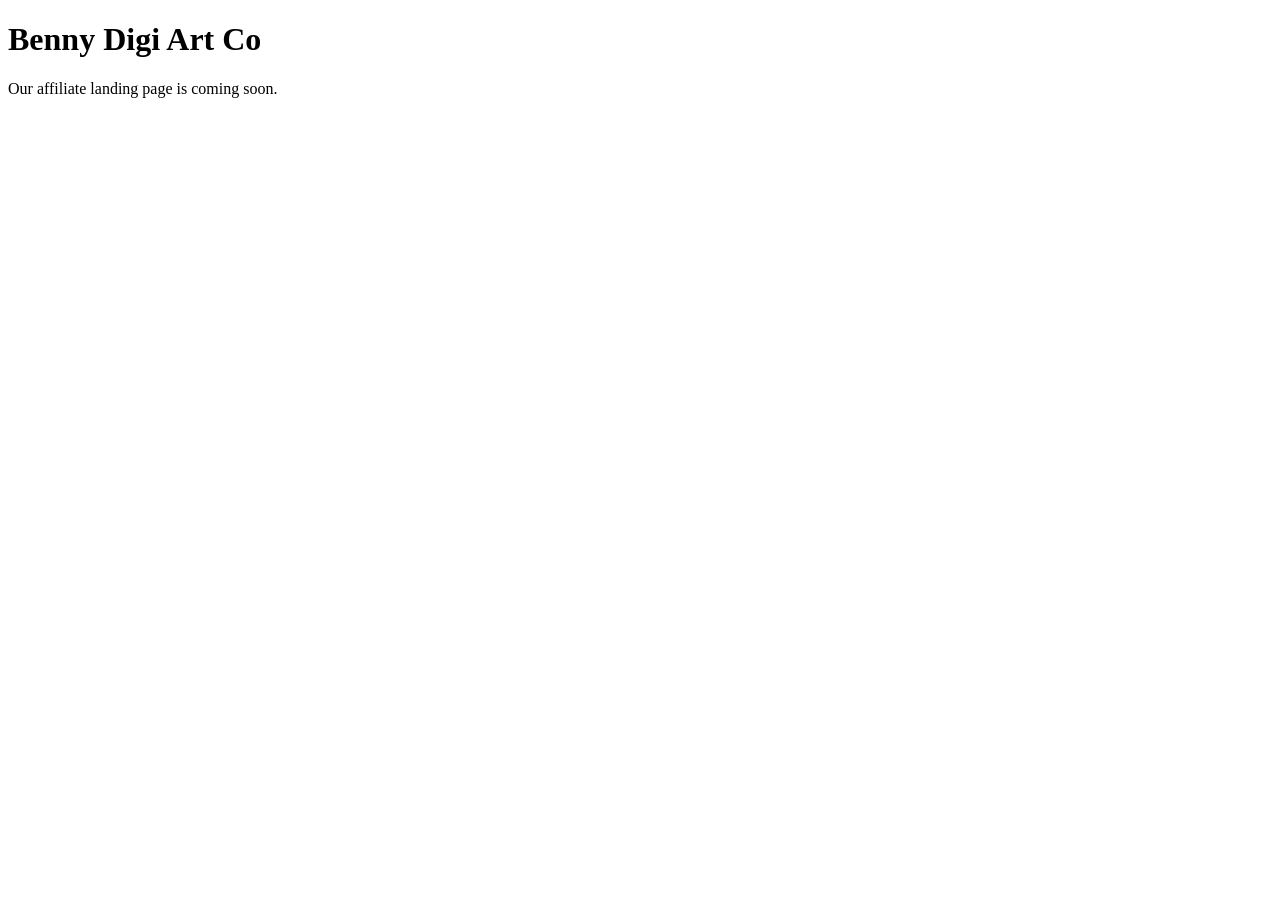
==== index.html @ 6d01eacc "Update index.html" ====
<!doctype html>
<html lang="en">
<head>
  <meta charset="UTF-8">
  <meta name="viewport" content="width=device-width, initial-scale=1">
  <meta name="p:domain_verify" content="a1b39038a0efb12ae10e9c956cc84de2"/>
  <title>Benny Digi Art Co</title>
</head>
<body>
  <h1>Benny Digi Art Co</h1>
  <p>Our affiliate landing page is coming soon.</p>
</body>
</html>
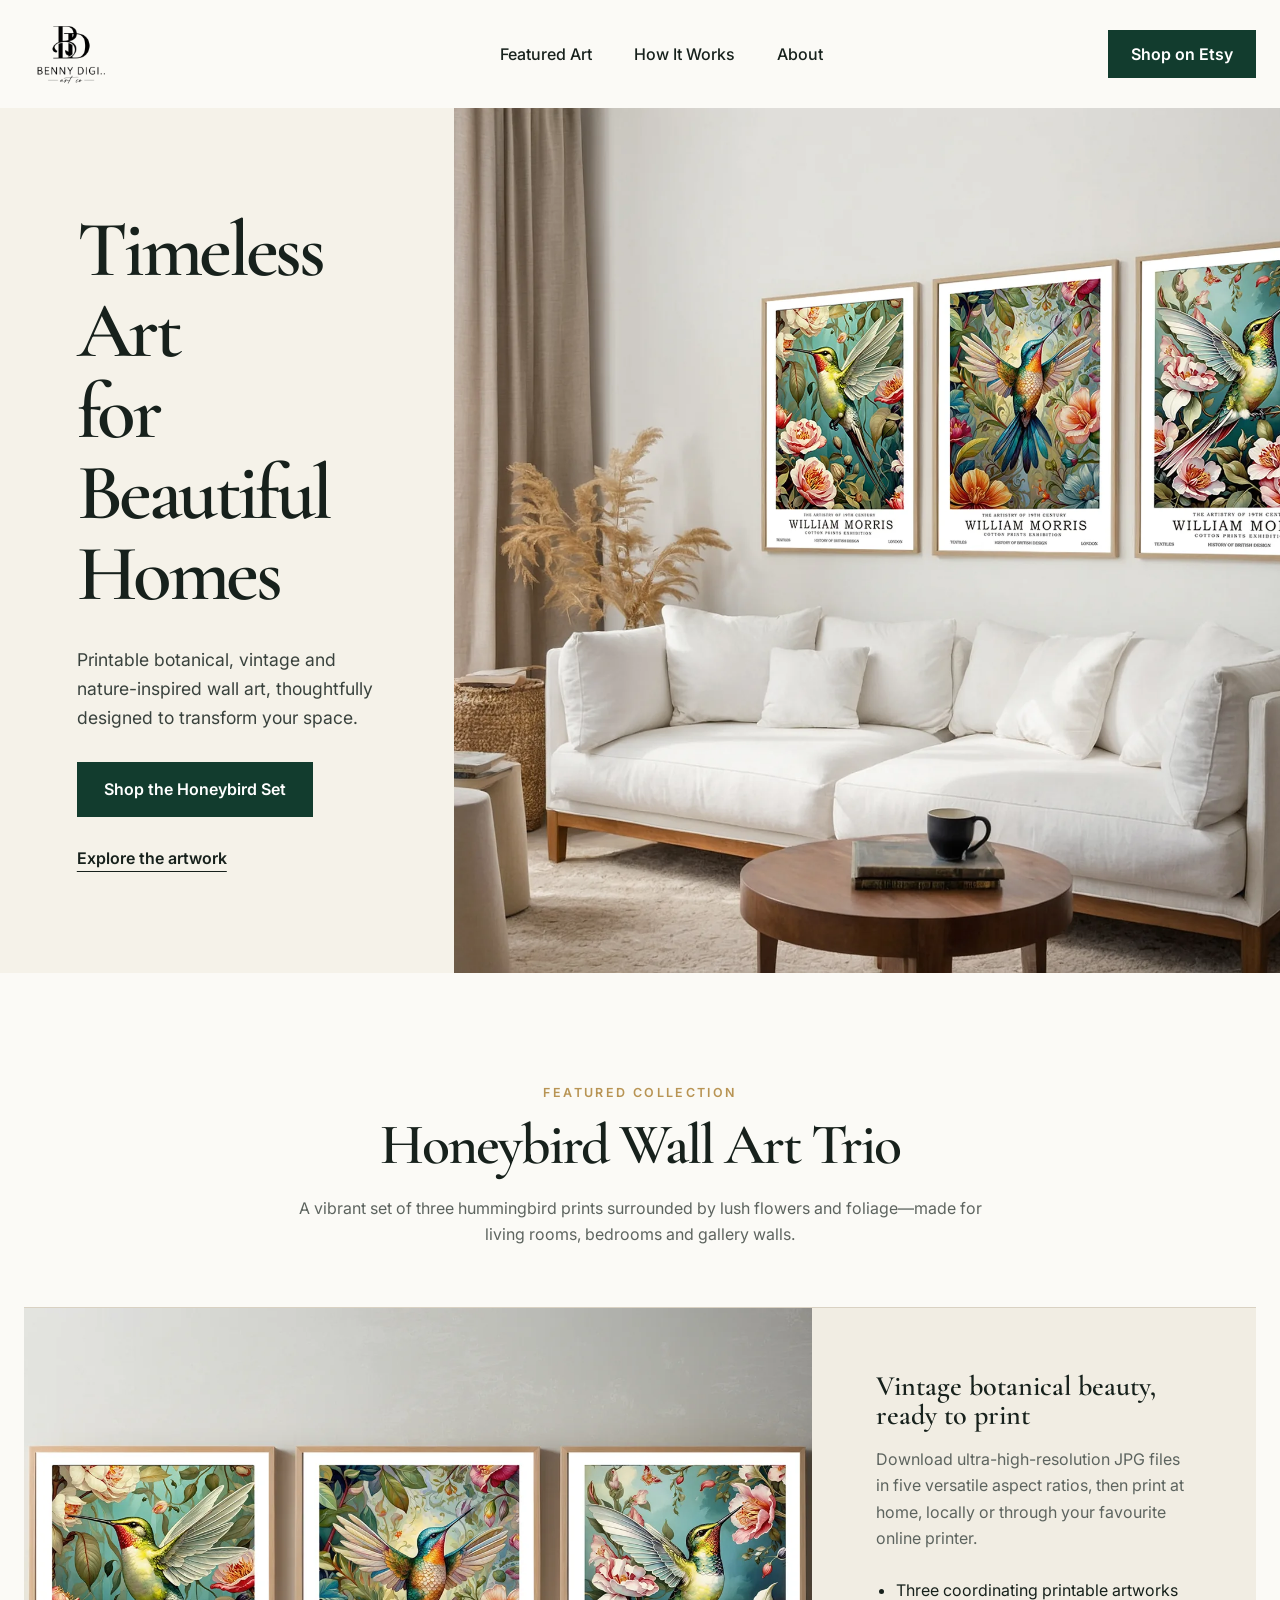
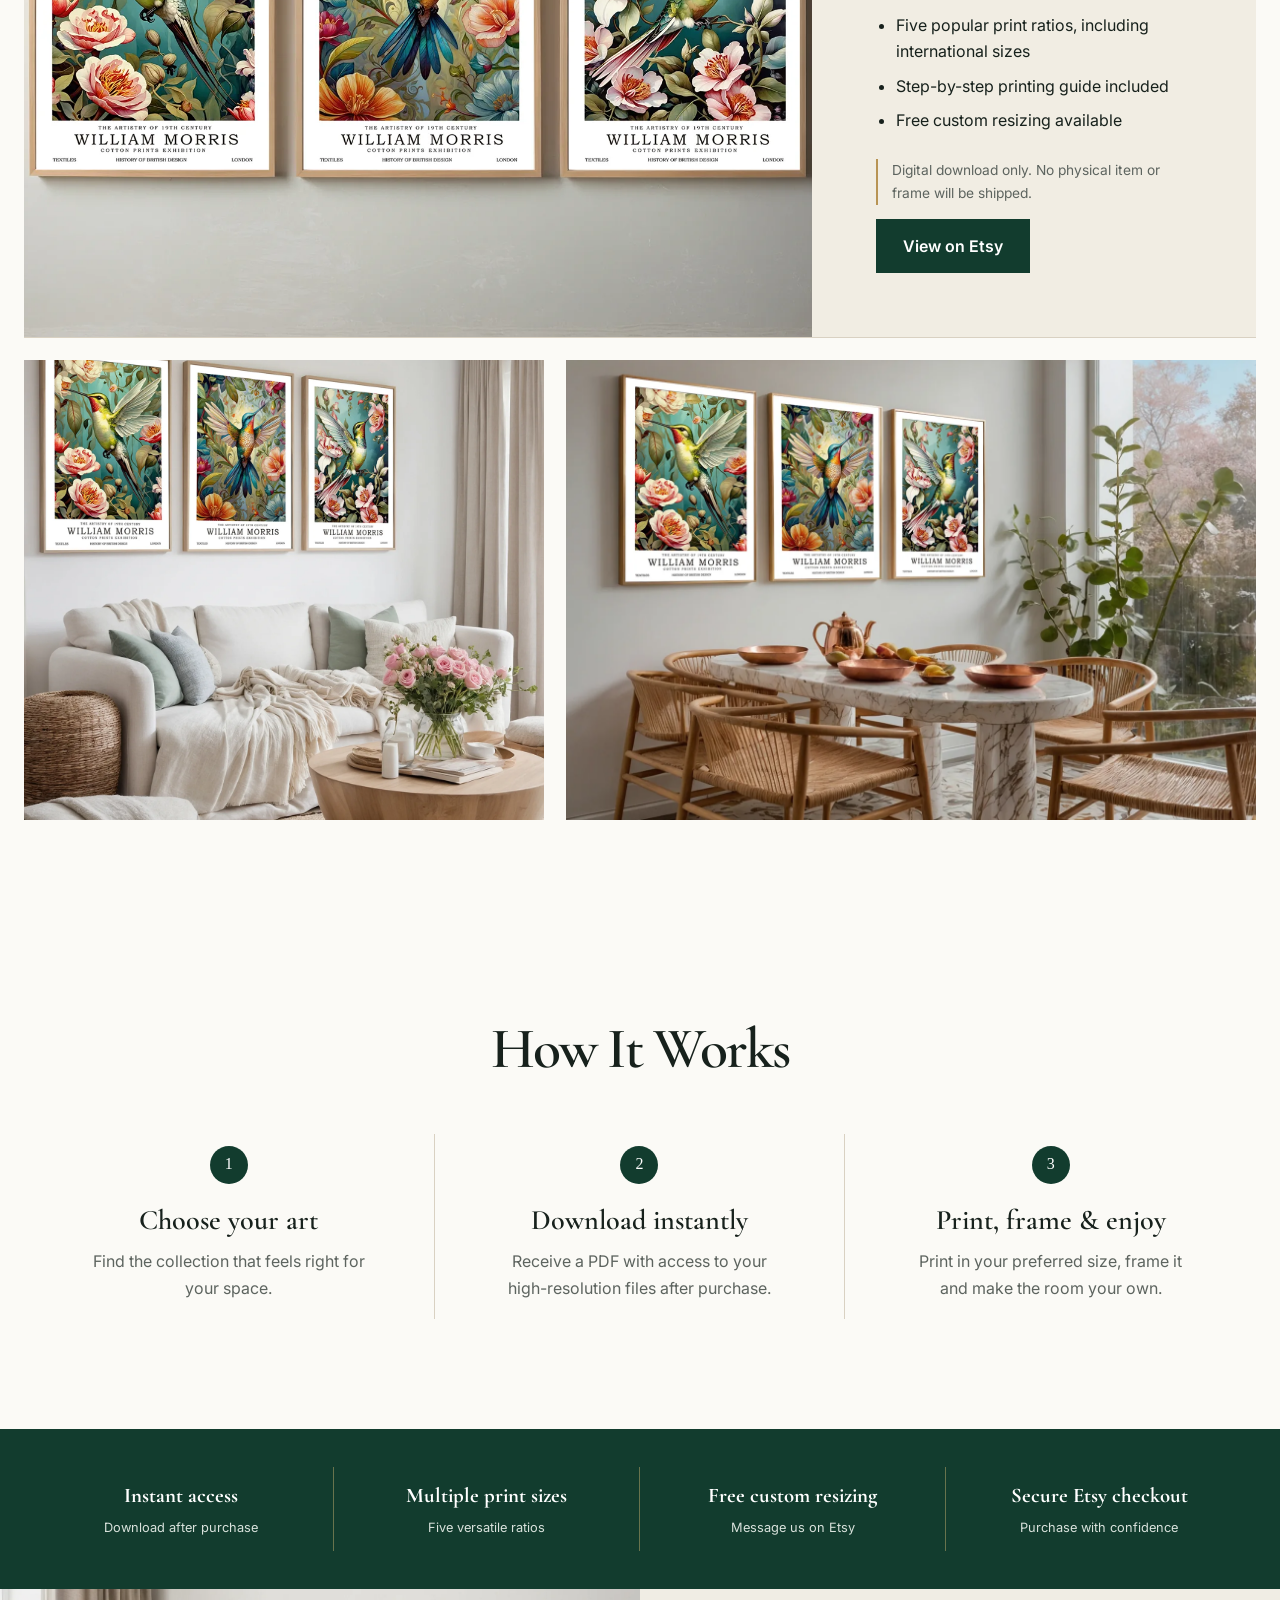
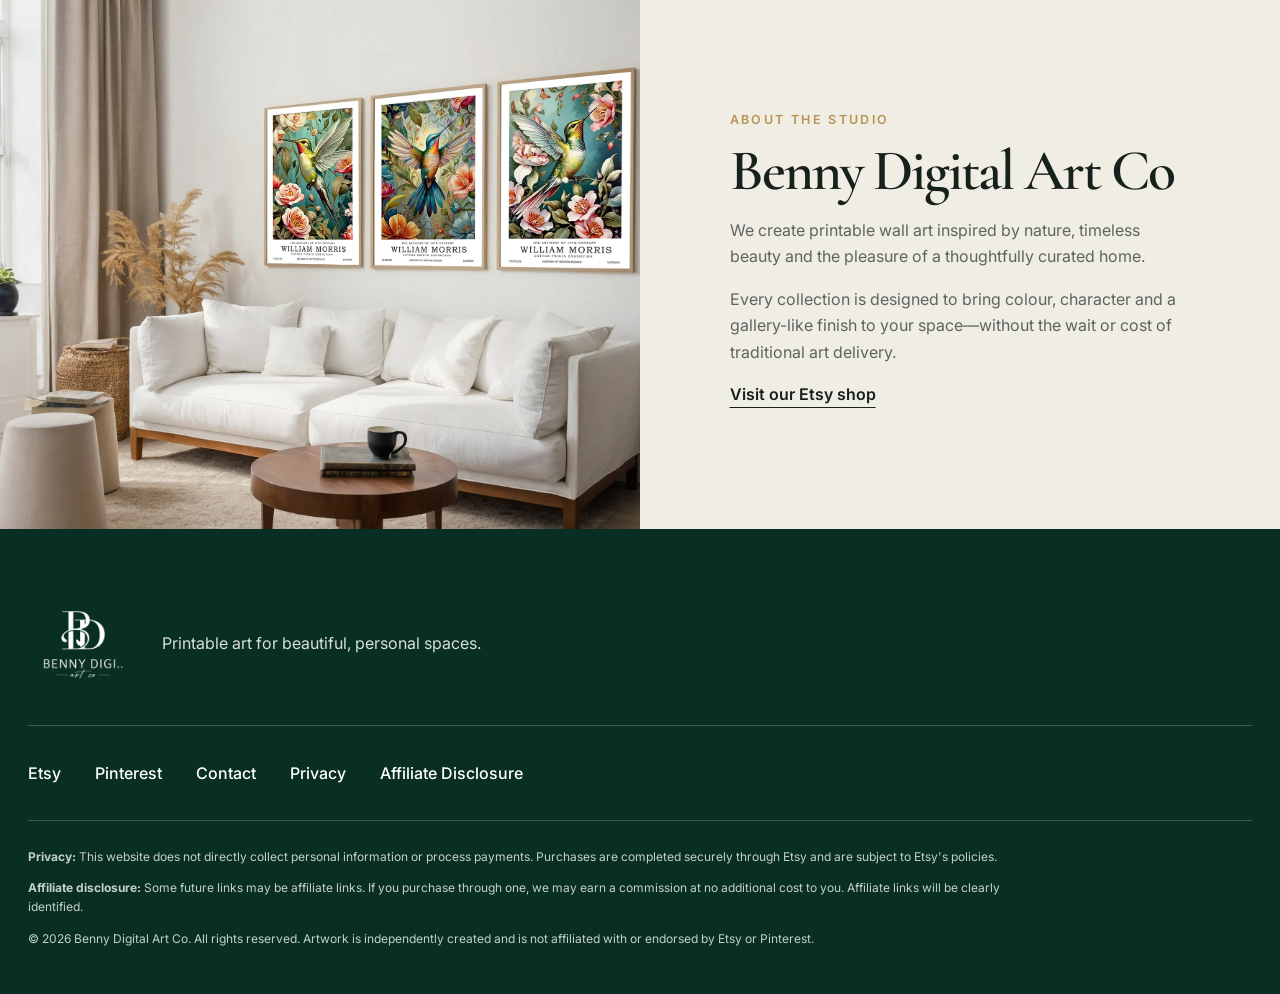
==== commit bedc28f9: "Build Benny Digital Art landing page" ====
--- a/index.html
+++ b/index.html
@@ -3,11 +3,143 @@
 <head>
   <meta charset="UTF-8">
   <meta name="viewport" content="width=device-width, initial-scale=1">
-  <meta name="p:domain_verify" content="a1b39038a0efb12ae10e9c956cc84de2"/>
-  <title>Benny Digi Art Co</title>
+  <meta name="p:domain_verify" content="a1b39038a0efb12ae10e9c956cc84de2">
+  <meta name="description" content="Discover timeless printable botanical wall art from Benny Digital Art Co. Shop the Honeybird triptych and download instantly through Etsy.">
+  <meta property="og:title" content="Benny Digital Art Co | Timeless Printable Wall Art">
+  <meta property="og:description" content="Botanical, vintage-inspired printable art designed to transform your space.">
+  <meta property="og:image" content="https://bennydigiartco-landing.pages.dev/assets/hero-honeybird.webp">
+  <meta property="og:type" content="website">
+  <meta property="og:url" content="https://bennydigiartco-landing.pages.dev">
+  <title>Benny Digital Art Co | Printable Wall Art</title>
+  <link rel="preconnect" href="https://fonts.googleapis.com">
+  <link rel="preconnect" href="https://fonts.gstatic.com" crossorigin>
+  <link href="https://fonts.googleapis.com/css2?family=Cormorant+Garamond:wght@500;600&family=Inter:wght@400;500;600&display=swap" rel="stylesheet">
+  <link rel="stylesheet" href="styles.css">
 </head>
 <body>
-  <h1>Benny Digi Art Co</h1>
-  <p>Our affiliate landing page is coming soon.</p>
+  <header class="site-header">
+    <a class="brand" href="#top" aria-label="Benny Digital Art Co home">
+      <img src="assets/benny-logo.png" alt="Benny Digital Art Co">
+    </a>
+    <nav aria-label="Main navigation">
+      <a href="#featured">Featured Art</a>
+      <a href="#how-it-works">How It Works</a>
+      <a href="#about">About</a>
+    </nav>
+    <a class="button button-small" href="https://www.etsy.com/shop/BennyDigiArtCo?ref=seller-platform-mcnav" target="_blank" rel="noopener noreferrer">Shop on Etsy</a>
+  </header>
+
+  <main id="top">
+    <section class="hero">
+      <div class="hero-copy">
+        <h1>Timeless Art<br>for Beautiful Homes</h1>
+        <p>Printable botanical, vintage and nature-inspired wall art, thoughtfully designed to transform your space.</p>
+        <div class="hero-actions">
+          <a class="button" href="https://www.etsy.com/au/listing/1757302628/vintage-william-morris-wall-art-trio" target="_blank" rel="noopener noreferrer">Shop the Honeybird Set</a>
+          <a class="text-link" href="#featured">Explore the artwork</a>
+        </div>
+      </div>
+      <figure class="hero-image">
+        <img src="assets/hero-honeybird.webp" alt="Honeybird printable wall art trio displayed above a bright living room sofa" width="1800" height="1273">
+      </figure>
+    </section>
+
+    <section class="featured section" id="featured">
+      <div class="section-heading">
+        <p class="section-label">Featured collection</p>
+        <h2>Honeybird Wall Art Trio</h2>
+        <p>A vibrant set of three hummingbird prints surrounded by lush flowers and foliage—made for living rooms, bedrooms and gallery walls.</p>
+      </div>
+
+      <div class="product-showcase">
+        <div class="product-main">
+          <img src="assets/honeybird-trio.webp" alt="Front view of three framed Honeybird botanical prints" width="1400" height="1050">
+        </div>
+        <div class="product-details">
+          <h3>Vintage botanical beauty, ready to print</h3>
+          <p>Download ultra-high-resolution JPG files in five versatile aspect ratios, then print at home, locally or through your favourite online printer.</p>
+          <ul>
+            <li>Three coordinating printable artworks</li>
+            <li>Five popular print ratios, including international sizes</li>
+            <li>Step-by-step printing guide included</li>
+            <li>Free custom resizing available</li>
+          </ul>
+          <p class="digital-note">Digital download only. No physical item or frame will be shipped.</p>
+          <a class="button" href="https://www.etsy.com/au/listing/1757302628/vintage-william-morris-wall-art-trio" target="_blank" rel="noopener noreferrer">View on Etsy</a>
+        </div>
+      </div>
+
+      <div class="lifestyle-gallery" aria-label="Honeybird art in styled rooms">
+        <figure>
+          <img src="assets/living-room-honeybird.webp" alt="Honeybird wall art trio in a soft neutral living room" width="1050" height="1400">
+        </figure>
+        <figure>
+          <img src="assets/dining-room-honeybird.webp" alt="Honeybird wall art trio in a bright dining room" width="1400" height="1050">
+        </figure>
+      </div>
+    </section>
+
+    <section class="how section" id="how-it-works">
+      <div class="section-heading compact">
+        <h2>How It Works</h2>
+      </div>
+      <ol class="steps">
+        <li>
+          <span>1</span>
+          <h3>Choose your art</h3>
+          <p>Find the collection that feels right for your space.</p>
+        </li>
+        <li>
+          <span>2</span>
+          <h3>Download instantly</h3>
+          <p>Receive a PDF with access to your high-resolution files after purchase.</p>
+        </li>
+        <li>
+          <span>3</span>
+          <h3>Print, frame &amp; enjoy</h3>
+          <p>Print in your preferred size, frame it and make the room your own.</p>
+        </li>
+      </ol>
+    </section>
+
+    <section class="trust" aria-label="Shopping benefits">
+      <div><strong>Instant access</strong><span>Download after purchase</span></div>
+      <div><strong>Multiple print sizes</strong><span>Five versatile ratios</span></div>
+      <div><strong>Free custom resizing</strong><span>Message us on Etsy</span></div>
+      <div><strong>Secure Etsy checkout</strong><span>Purchase with confidence</span></div>
+    </section>
+
+    <section class="about section" id="about">
+      <div class="about-image">
+        <img src="assets/hero-honeybird.webp" alt="Benny Digital Art Co botanical triptych in a home interior" width="1800" height="1273">
+      </div>
+      <div class="about-copy">
+        <p class="section-label">About the studio</p>
+        <h2>Benny Digital Art Co</h2>
+        <p>We create printable wall art inspired by nature, timeless beauty and the pleasure of a thoughtfully curated home.</p>
+        <p>Every collection is designed to bring colour, character and a gallery-like finish to your space—without the wait or cost of traditional art delivery.</p>
+        <a class="text-link" href="https://www.etsy.com/shop/BennyDigiArtCo?ref=seller-platform-mcnav" target="_blank" rel="noopener noreferrer">Visit our Etsy shop</a>
+      </div>
+    </section>
+  </main>
+
+  <footer>
+    <div class="footer-brand">
+      <img src="assets/benny-logo.png" alt="Benny Digital Art Co">
+      <p>Printable art for beautiful, personal spaces.</p>
+    </div>
+    <div class="footer-links">
+      <a href="https://www.etsy.com/shop/BennyDigiArtCo?ref=seller-platform-mcnav" target="_blank" rel="noopener noreferrer">Etsy</a>
+      <a href="https://www.pinterest.com/fanantiro/" target="_blank" rel="noopener noreferrer">Pinterest</a>
+      <a href="mailto:fanantiro2017@gmail.com">Contact</a>
+      <a href="#privacy">Privacy</a>
+      <a href="#disclosure">Affiliate Disclosure</a>
+    </div>
+    <div class="legal" id="privacy">
+      <p><strong>Privacy:</strong> This website does not directly collect personal information or process payments. Purchases are completed securely through Etsy and are subject to Etsy's policies.</p>
+      <p id="disclosure"><strong>Affiliate disclosure:</strong> Some future links may be affiliate links. If you purchase through one, we may earn a commission at no additional cost to you. Affiliate links will be clearly identified.</p>
+      <p>© 2026 Benny Digital Art Co. All rights reserved. Artwork is independently created and is not affiliated with or endorsed by Etsy or Pinterest.</p>
+    </div>
+  </footer>
 </body>
 </html>
--- a/styles.css
+++ b/styles.css
@@ -0,0 +1,197 @@
+:root {
+  --paper: #fbfaf6;
+  --paper-deep: #f1ede3;
+  --ink: #17211c;
+  --muted: #5d645f;
+  --green: #123c2e;
+  --green-light: #1f5744;
+  --gold: #b89454;
+  --line: #d9d1c2;
+  --max: 1240px;
+}
+
+* { box-sizing: border-box; }
+
+html { scroll-behavior: smooth; }
+
+body {
+  margin: 0;
+  background: var(--paper);
+  color: var(--ink);
+  font-family: "Inter", Arial, sans-serif;
+  font-size: 16px;
+  line-height: 1.65;
+}
+
+img { display: block; width: 100%; }
+
+a { color: inherit; }
+
+h1, h2, h3 {
+  margin: 0;
+  font-family: "Cormorant Garamond", Georgia, serif;
+  font-weight: 600;
+  line-height: 1.02;
+}
+
+h1 { font-size: clamp(3.5rem, 6.2vw, 6.8rem); letter-spacing: -0.045em; }
+h2 { font-size: clamp(2.7rem, 4.5vw, 4.6rem); letter-spacing: -0.035em; }
+h3 { font-size: clamp(1.55rem, 2.2vw, 2rem); }
+
+.site-header {
+  width: min(var(--max), calc(100% - 48px));
+  min-height: 108px;
+  margin: 0 auto;
+  display: grid;
+  grid-template-columns: 190px 1fr auto;
+  align-items: center;
+  gap: 36px;
+}
+
+.brand { width: 138px; }
+.brand img { max-height: 94px; object-fit: contain; object-position: left center; }
+
+nav { display: flex; justify-content: center; gap: 42px; }
+nav a, .footer-links a { text-decoration: none; font-weight: 500; }
+nav a:hover, .footer-links a:hover { text-decoration: underline; text-underline-offset: 5px; }
+
+.button {
+  display: inline-flex;
+  min-height: 52px;
+  align-items: center;
+  justify-content: center;
+  padding: 13px 26px;
+  background: var(--green);
+  color: #fff;
+  border: 1px solid var(--green);
+  text-decoration: none;
+  font-weight: 600;
+  transition: background .2s ease, transform .2s ease;
+}
+
+.button:hover { background: var(--green-light); transform: translateY(-2px); }
+.button:focus-visible, a:focus-visible { outline: 3px solid var(--gold); outline-offset: 3px; }
+.button-small { min-height: 46px; padding: 10px 22px; }
+
+.hero {
+  min-height: 680px;
+  display: grid;
+  grid-template-columns: minmax(360px, .78fr) 1.42fr;
+  background: #f5f2e9;
+}
+
+.hero-copy {
+  padding: clamp(70px, 8vw, 130px) clamp(34px, 6vw, 100px);
+  align-self: center;
+  position: relative;
+  z-index: 1;
+}
+
+.hero-copy p { max-width: 510px; margin: 30px 0; color: #39423d; font-size: 1.1rem; }
+.hero-actions { display: flex; align-items: center; gap: 28px; flex-wrap: wrap; }
+.text-link { font-weight: 600; text-underline-offset: 7px; text-decoration-thickness: 1px; }
+
+.hero-image { margin: 0; min-height: 680px; overflow: hidden; }
+.hero-image img { height: 100%; object-fit: cover; object-position: 56% center; }
+
+.section { width: min(var(--max), calc(100% - 48px)); margin: 0 auto; padding: 110px 0; }
+.section-heading { max-width: 780px; margin: 0 auto 60px; text-align: center; }
+.section-heading p:not(.section-label) { margin: 20px auto 0; max-width: 690px; color: var(--muted); }
+.section-label { margin: 0 0 12px; color: var(--gold); font-size: .78rem; font-weight: 600; letter-spacing: .19em; text-transform: uppercase; }
+.section-heading.compact { margin-bottom: 55px; }
+
+.product-showcase {
+  display: grid;
+  grid-template-columns: 1.28fr .72fr;
+  align-items: stretch;
+  border-top: 1px solid var(--line);
+  border-bottom: 1px solid var(--line);
+}
+
+.product-main { min-height: 510px; overflow: hidden; }
+.product-main img { height: 100%; object-fit: cover; }
+.product-details { padding: clamp(42px, 5vw, 74px); background: var(--paper-deep); }
+.product-details p { color: var(--muted); }
+.product-details ul { margin: 26px 0; padding-left: 20px; }
+.product-details li { margin: 8px 0; }
+.product-details .digital-note { font-size: .86rem; border-left: 2px solid var(--gold); padding-left: 14px; }
+
+.lifestyle-gallery { display: grid; grid-template-columns: .86fr 1.14fr; gap: 22px; margin-top: 22px; }
+.lifestyle-gallery figure { margin: 0; height: 460px; overflow: hidden; }
+.lifestyle-gallery img { height: 100%; object-fit: cover; }
+
+.how { padding-top: 90px; }
+.steps { margin: 0; padding: 0; list-style: none; display: grid; grid-template-columns: repeat(3, 1fr); }
+.steps li { padding: 12px 52px 18px; text-align: center; border-right: 1px solid var(--line); }
+.steps li:last-child { border-right: 0; }
+.steps span { display: inline-grid; place-items: center; width: 38px; height: 38px; margin-bottom: 22px; border-radius: 50%; background: var(--green); color: white; font-family: Georgia, serif; }
+.steps p { margin: 14px auto 0; color: var(--muted); max-width: 290px; }
+
+.trust { display: grid; grid-template-columns: repeat(4, 1fr); background: var(--green); color: white; padding: 38px max(28px, calc((100% - var(--max))/2)); }
+.trust div { padding: 12px 30px; text-align: center; border-right: 1px solid rgba(211,181,115,.45); }
+.trust div:last-child { border-right: 0; }
+.trust strong, .trust span { display: block; }
+.trust strong { font-family: "Cormorant Garamond", Georgia, serif; font-size: 1.3rem; }
+.trust span { margin-top: 4px; color: #d9e2dc; font-size: .8rem; }
+
+.about { width: 100%; padding: 0; display: grid; grid-template-columns: 1fr 1fr; background: #f0ede4; }
+.about-image { min-height: 540px; overflow: hidden; }
+.about-image img { height: 100%; object-fit: cover; object-position: 25% center; }
+.about-copy { align-self: center; max-width: 630px; padding: 85px clamp(42px, 7vw, 110px); }
+.about-copy p:not(.section-label) { color: var(--muted); }
+
+footer { padding: 60px max(28px, calc((100% - var(--max))/2)) 34px; background: #092f24; color: white; }
+.footer-brand { display: flex; align-items: center; gap: 24px; }
+.footer-brand img { width: 110px; filter: invert(1); }
+.footer-brand p { color: #d7e0da; }
+.footer-links { display: flex; flex-wrap: wrap; gap: 20px 34px; padding: 34px 0; margin: 26px 0; border-top: 1px solid rgba(255,255,255,.2); border-bottom: 1px solid rgba(255,255,255,.2); }
+.legal { color: #c3d0c8; font-size: .75rem; line-height: 1.6; }
+.legal p { max-width: 980px; }
+
+@media (max-width: 900px) {
+  .site-header { grid-template-columns: 1fr auto; min-height: 90px; }
+  nav { display: none; }
+  .hero { grid-template-columns: 1fr; }
+  .hero-copy { order: 2; padding: 58px 28px 70px; }
+  .hero-image { min-height: 54vw; max-height: 520px; }
+  .product-showcase, .about { grid-template-columns: 1fr; }
+  .product-main { min-height: 52vw; }
+  .about-image { min-height: 430px; }
+  .trust { grid-template-columns: 1fr 1fr; }
+  .trust div:nth-child(2) { border-right: 0; }
+  .trust div:nth-child(-n+2) { border-bottom: 1px solid rgba(211,181,115,.45); }
+}
+
+@media (max-width: 620px) {
+  body { font-size: 15px; }
+  .site-header { width: calc(100% - 32px); gap: 12px; }
+  .brand { width: 96px; }
+  .brand img { max-height: 70px; }
+  .button-small { min-height: 42px; padding: 8px 14px; font-size: .78rem; }
+  h1 { font-size: clamp(3.2rem, 15vw, 4.9rem); }
+  .hero { min-height: auto; }
+  .hero-image { min-height: 70vw; }
+  .hero-actions { align-items: flex-start; flex-direction: column; gap: 20px; }
+  .section { width: calc(100% - 32px); padding: 78px 0; }
+  .section-heading { margin-bottom: 42px; }
+  .product-main { min-height: 68vw; }
+  .product-details { padding: 38px 24px 44px; }
+  .lifestyle-gallery { grid-template-columns: 1fr; }
+  .lifestyle-gallery figure { height: 82vw; max-height: 520px; }
+  .lifestyle-gallery figure:last-child { height: 70vw; }
+  .steps { grid-template-columns: 1fr; }
+  .steps li { border-right: 0; border-bottom: 1px solid var(--line); padding: 34px 20px; }
+  .steps li:last-child { border-bottom: 0; }
+  .trust { grid-template-columns: 1fr; padding: 22px 24px; }
+  .trust div { border-right: 0; border-bottom: 1px solid rgba(211,181,115,.45); padding: 20px 8px; }
+  .trust div:nth-child(2) { border-bottom: 1px solid rgba(211,181,115,.45); }
+  .trust div:last-child { border-bottom: 0; }
+  .about-image { min-height: 72vw; }
+  .about-copy { padding: 58px 26px 68px; }
+  .footer-brand { align-items: flex-start; flex-direction: column; }
+}
+
+@media (prefers-reduced-motion: reduce) {
+  html { scroll-behavior: auto; }
+  *, *::before, *::after { transition-duration: .01ms !important; }
+}
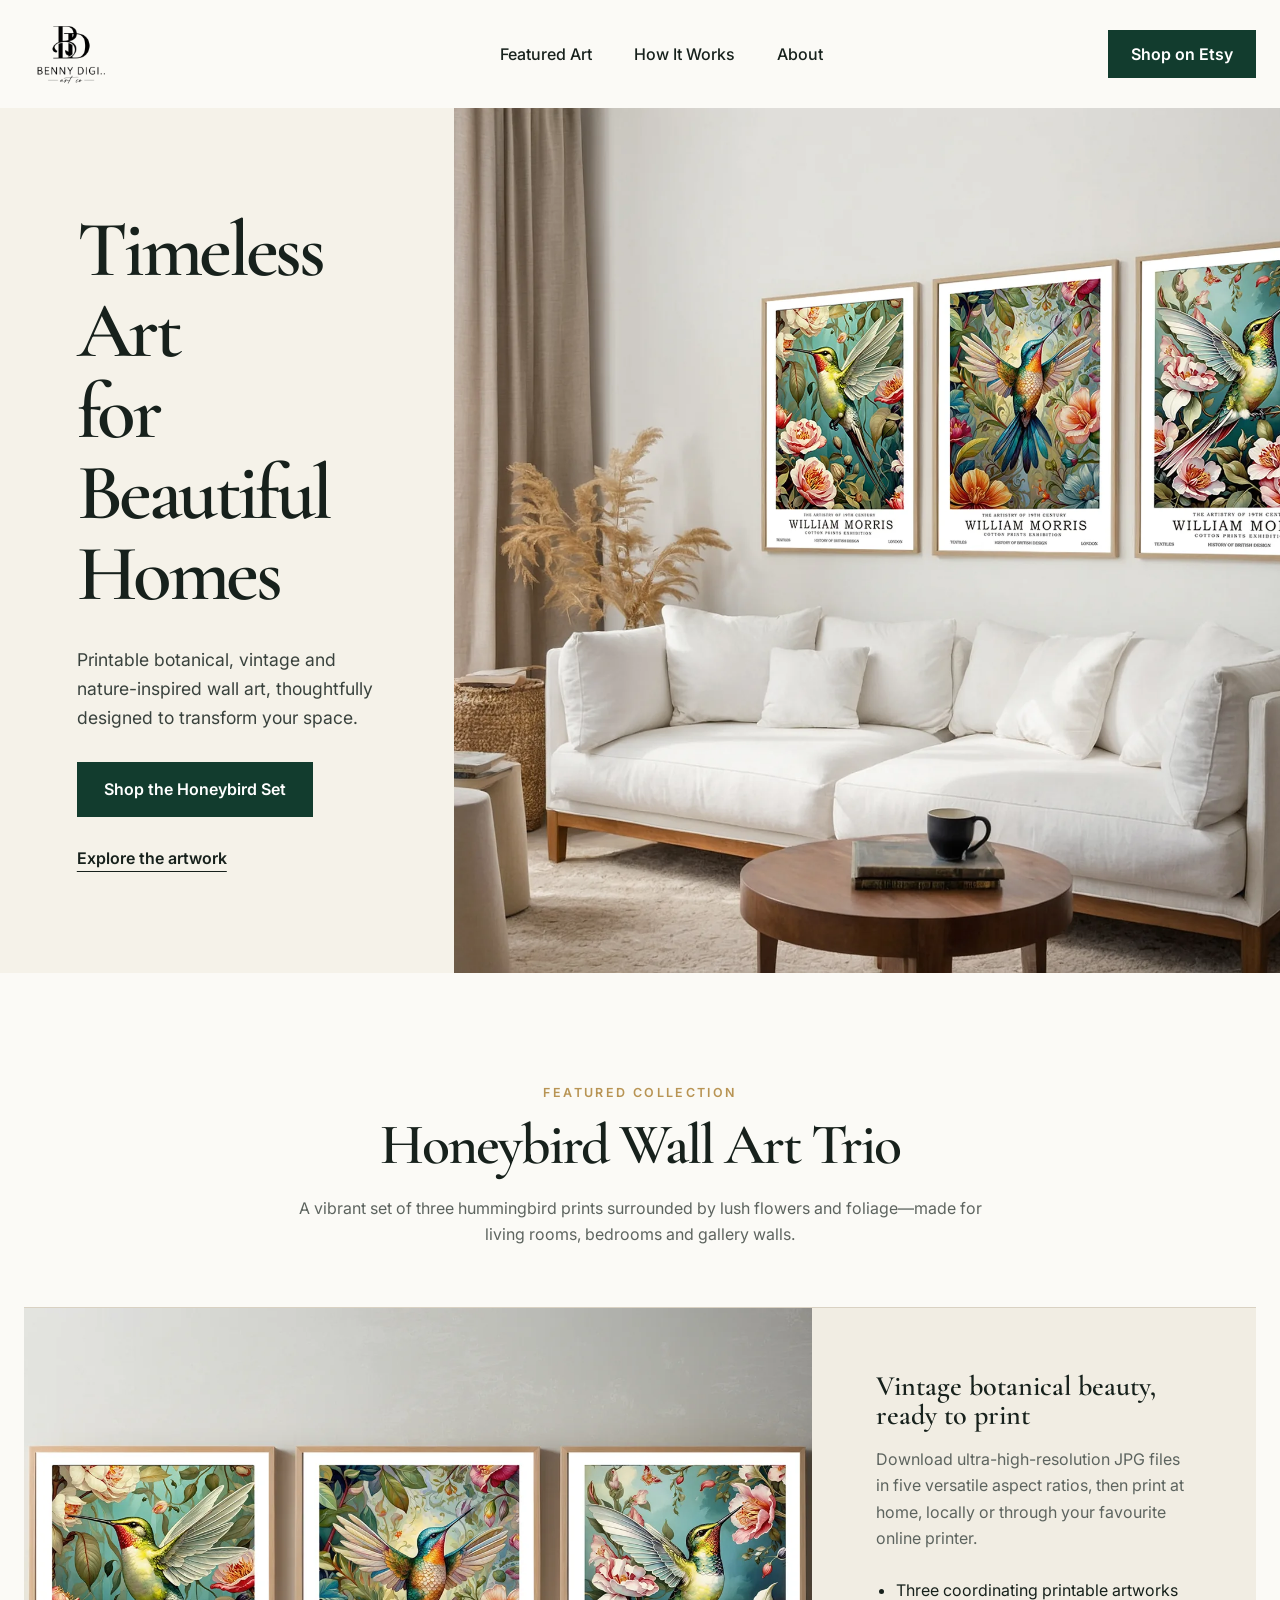
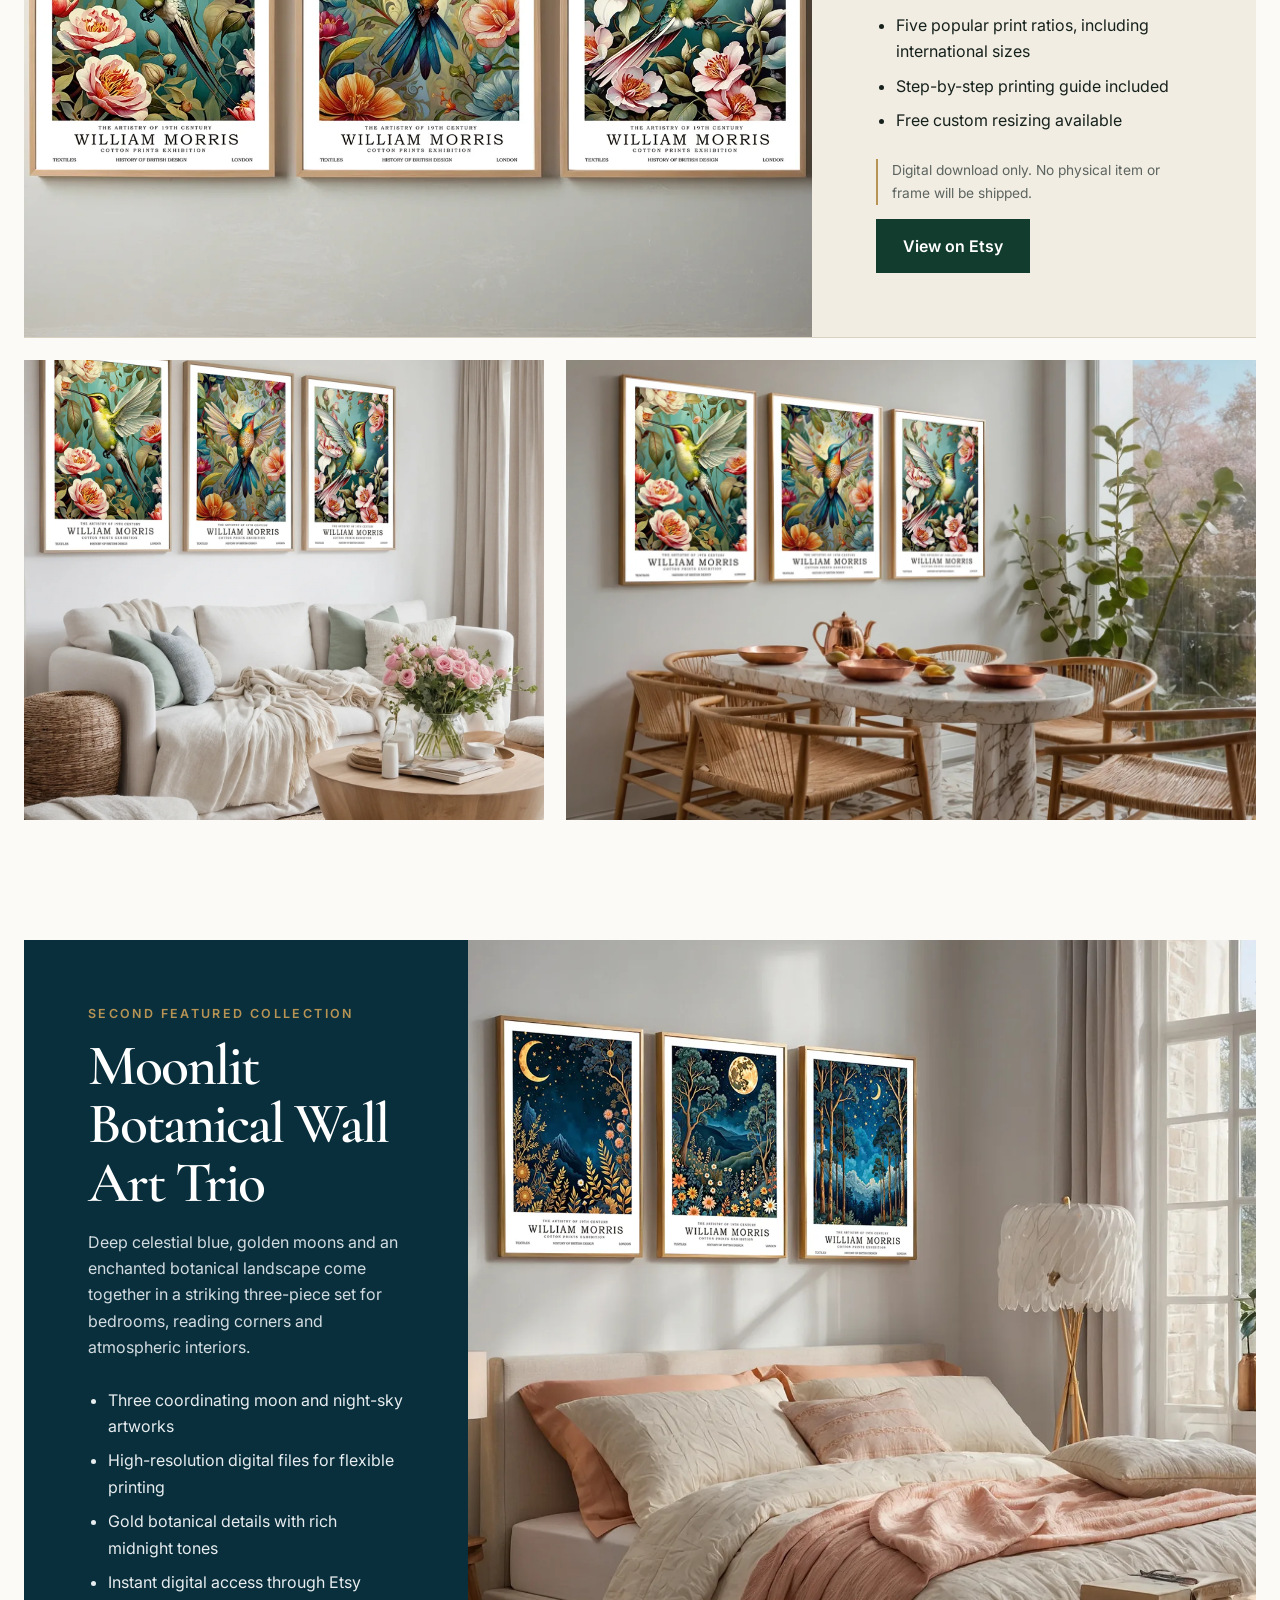
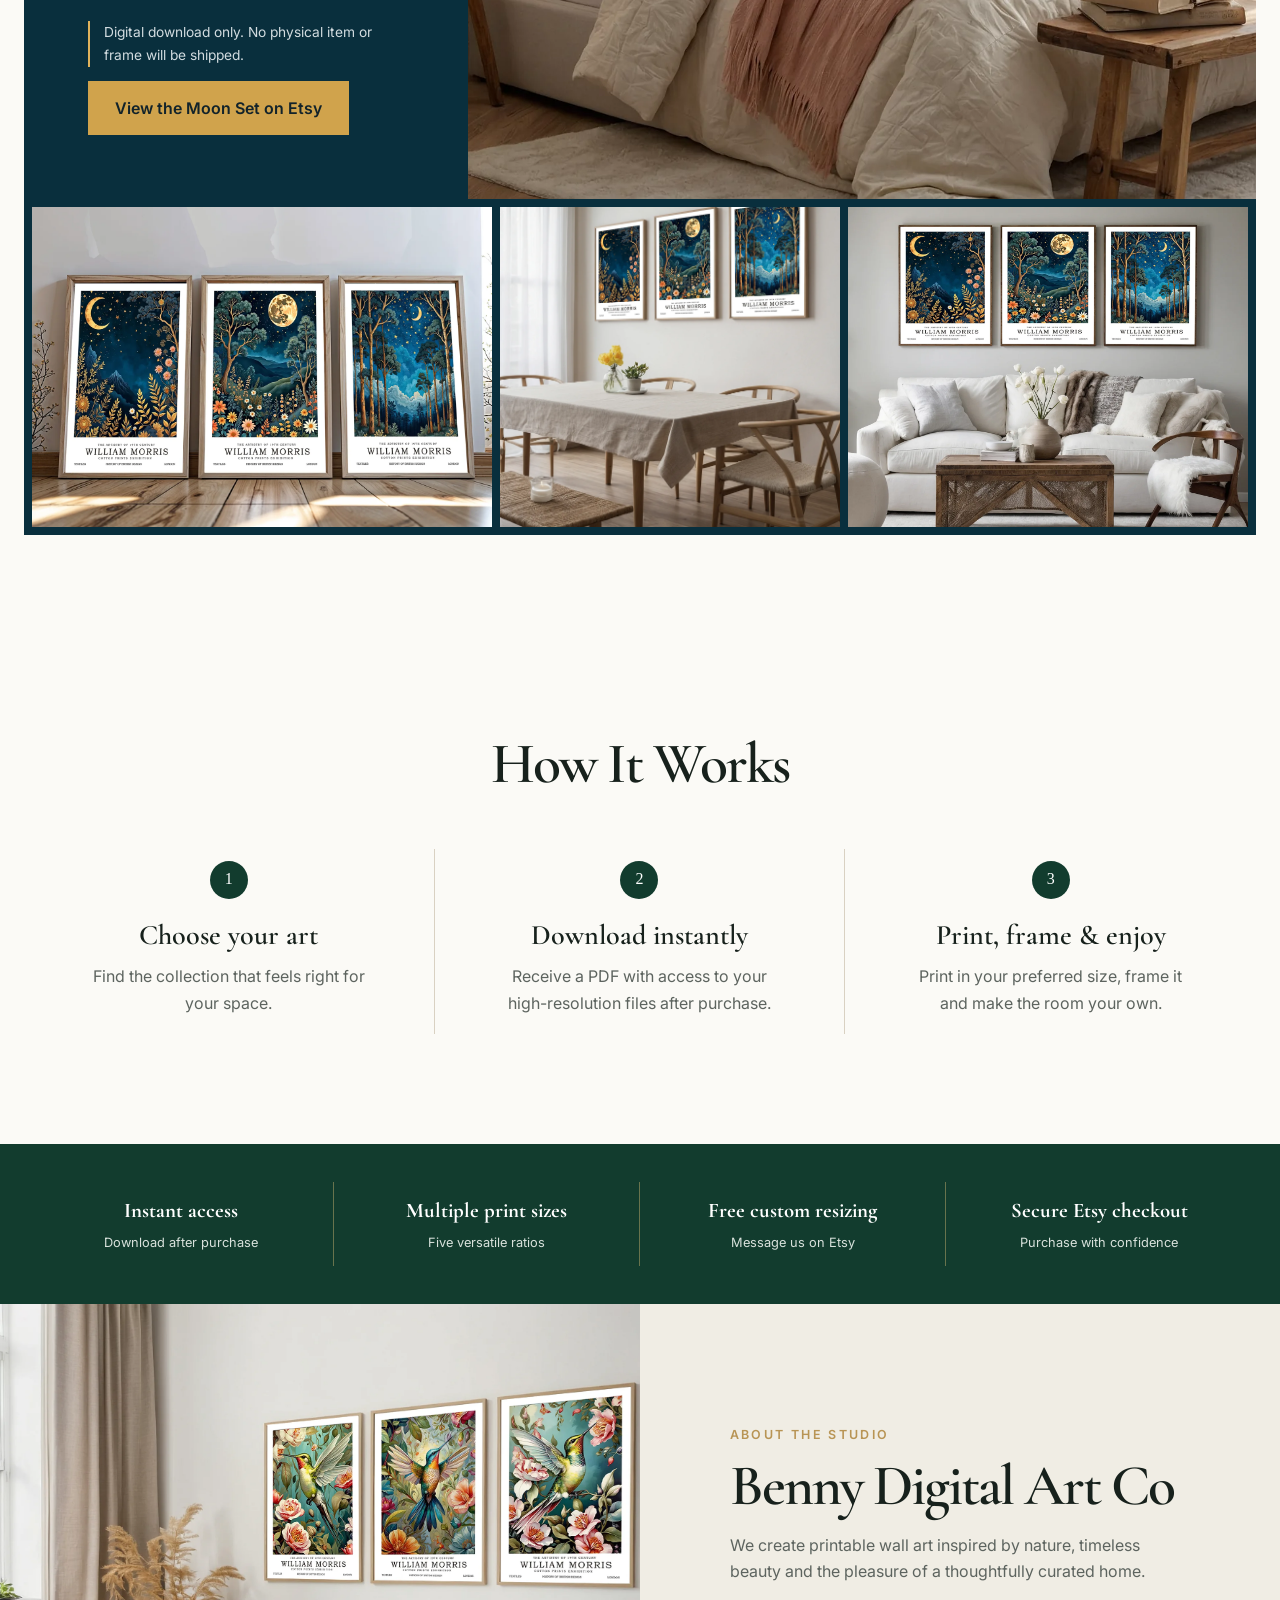
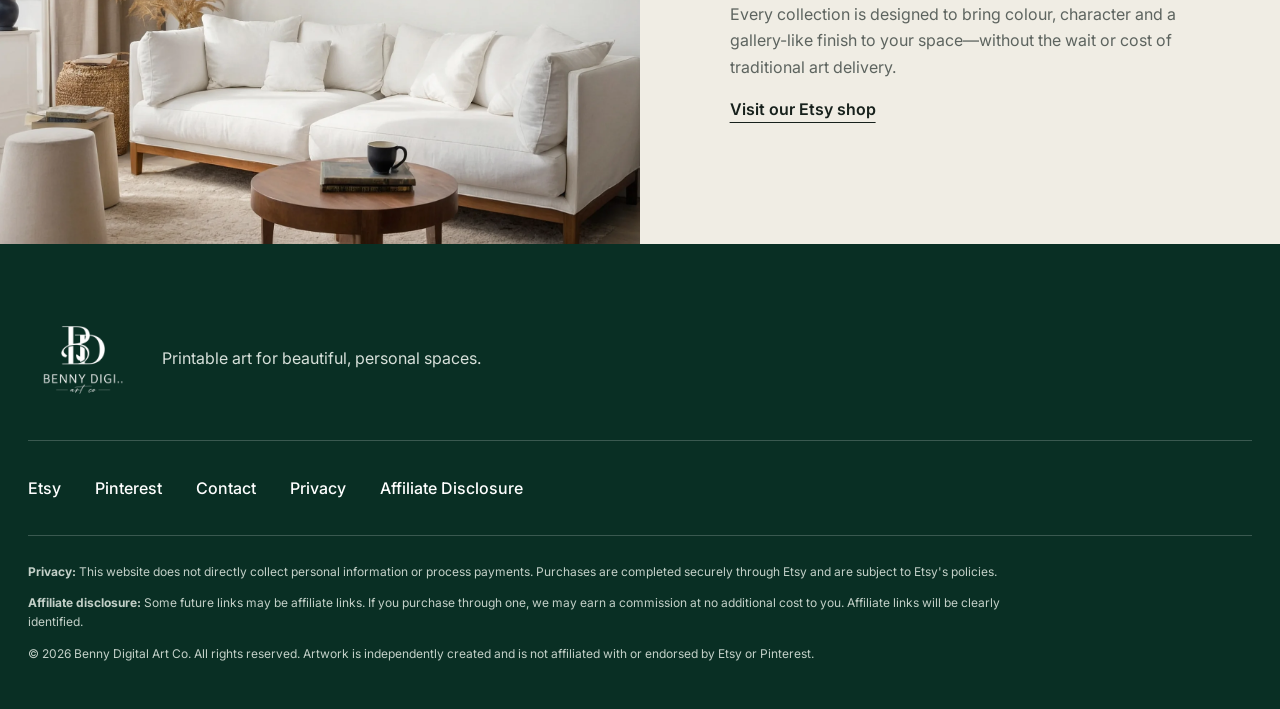
==== commit 7da9a464: "Add moonlit botanical featured collection" ====
--- a/index.html
+++ b/index.html
@@ -77,6 +77,30 @@
           <img src="assets/dining-room-honeybird.webp" alt="Honeybird wall art trio in a bright dining room" width="1400" height="1050">
         </figure>
       </div>
+
+      <article class="moon-collection" aria-labelledby="moon-title">
+        <div class="moon-copy">
+          <p class="section-label">Second featured collection</p>
+          <h2 id="moon-title">Moonlit Botanical Wall Art Trio</h2>
+          <p>Deep celestial blue, golden moons and an enchanted botanical landscape come together in a striking three-piece set for bedrooms, reading corners and atmospheric interiors.</p>
+          <ul>
+            <li>Three coordinating moon and night-sky artworks</li>
+            <li>High-resolution digital files for flexible printing</li>
+            <li>Gold botanical details with rich midnight tones</li>
+            <li>Instant digital access through Etsy</li>
+          </ul>
+          <p class="digital-note">Digital download only. No physical item or frame will be shipped.</p>
+          <a class="button button-moon" href="https://www.etsy.com/au/listing/4404617826/william-morris-wall-art-set-of-3-gold" target="_blank" rel="noopener noreferrer">View the Moon Set on Etsy</a>
+        </div>
+        <figure class="moon-feature">
+          <img src="assets/moon-bedroom.webp" alt="Moonlit botanical printable wall art trio displayed above a bedroom" width="1400" height="1400">
+        </figure>
+        <div class="moon-gallery" aria-label="Moonlit botanical art in styled rooms">
+          <figure><img src="assets/moon-trio.webp" alt="Close view of three framed moon and botanical posters" width="1400" height="1050"></figure>
+          <figure><img src="assets/moon-dining.webp" alt="Moon and night-sky art trio in a dining room" width="1050" height="1400"></figure>
+          <figure><img src="assets/moon-living.webp" alt="Moon and night-sky art trio above a neutral sofa" width="1400" height="1400"></figure>
+        </div>
+      </article>
     </section>
 
     <section class="how section" id="how-it-works">
--- a/styles.css
+++ b/styles.css
@@ -120,6 +120,42 @@
 .lifestyle-gallery figure { margin: 0; height: 460px; overflow: hidden; }
 .lifestyle-gallery img { height: 100%; object-fit: cover; }
 
+.moon-collection {
+  margin-top: 120px;
+  display: grid;
+  grid-template-columns: .72fr 1.28fr;
+  background: #092f3d;
+  color: #fff;
+}
+
+.moon-copy {
+  align-self: center;
+  padding: clamp(46px, 5vw, 78px);
+}
+
+.moon-copy h2 { max-width: 520px; }
+.moon-copy > p:not(.section-label) { color: #d2dce0; }
+.moon-copy ul { margin: 26px 0; padding-left: 20px; color: #e7edef; }
+.moon-copy li { margin: 8px 0; }
+.moon-copy .digital-note { padding-left: 14px; border-left: 2px solid #e0b35c; font-size: .86rem; }
+.button-moon { background: #d0a34c; border-color: #d0a34c; color: #12232a; }
+.button-moon:hover { background: #e0ba70; }
+
+.moon-feature { margin: 0; min-height: 590px; overflow: hidden; }
+.moon-feature img { height: 100%; object-fit: cover; }
+
+.moon-gallery {
+  grid-column: 1 / -1;
+  display: grid;
+  grid-template-columns: 1.15fr .85fr 1fr;
+  gap: 8px;
+  padding: 8px;
+  background: #092f3d;
+}
+
+.moon-gallery figure { height: 320px; margin: 0; overflow: hidden; }
+.moon-gallery img { height: 100%; object-fit: cover; }
+
 .how { padding-top: 90px; }
 .steps { margin: 0; padding: 0; list-style: none; display: grid; grid-template-columns: repeat(3, 1fr); }
 .steps li { padding: 12px 52px 18px; text-align: center; border-right: 1px solid var(--line); }
@@ -157,6 +193,10 @@
   .product-showcase, .about { grid-template-columns: 1fr; }
   .product-main { min-height: 52vw; }
   .about-image { min-height: 430px; }
+  .moon-collection { grid-template-columns: 1fr; }
+  .moon-copy { order: 2; }
+  .moon-feature { min-height: 58vw; }
+  .moon-gallery { order: 3; }
   .trust { grid-template-columns: 1fr 1fr; }
   .trust div:nth-child(2) { border-right: 0; }
   .trust div:nth-child(-n+2) { border-bottom: 1px solid rgba(211,181,115,.45); }
@@ -179,6 +219,11 @@
   .lifestyle-gallery { grid-template-columns: 1fr; }
   .lifestyle-gallery figure { height: 82vw; max-height: 520px; }
   .lifestyle-gallery figure:last-child { height: 70vw; }
+  .moon-collection { margin-top: 82px; }
+  .moon-copy { padding: 48px 24px 54px; }
+  .moon-feature { min-height: 82vw; }
+  .moon-gallery { grid-template-columns: 1fr; }
+  .moon-gallery figure { height: 72vw; max-height: 500px; }
   .steps { grid-template-columns: 1fr; }
   .steps li { border-right: 0; border-bottom: 1px solid var(--line); padding: 34px 20px; }
   .steps li:last-child { border-bottom: 0; }
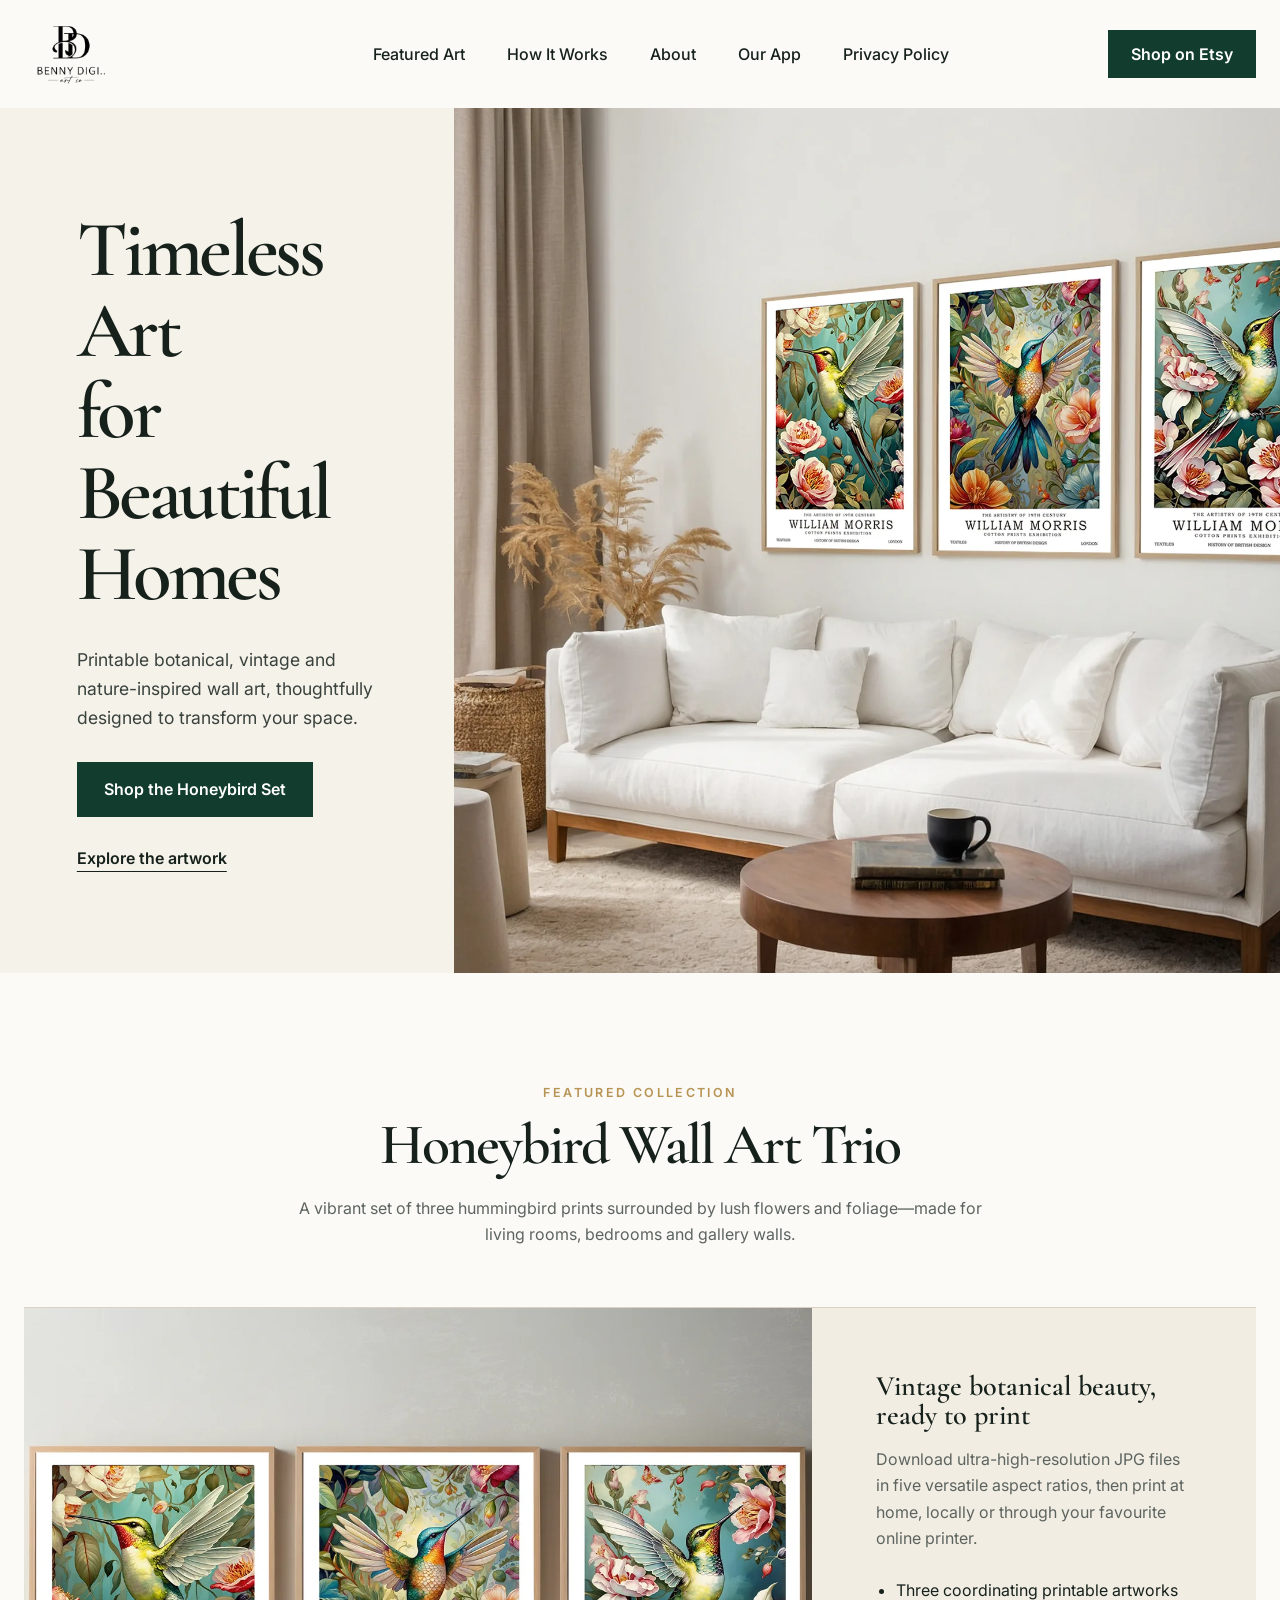
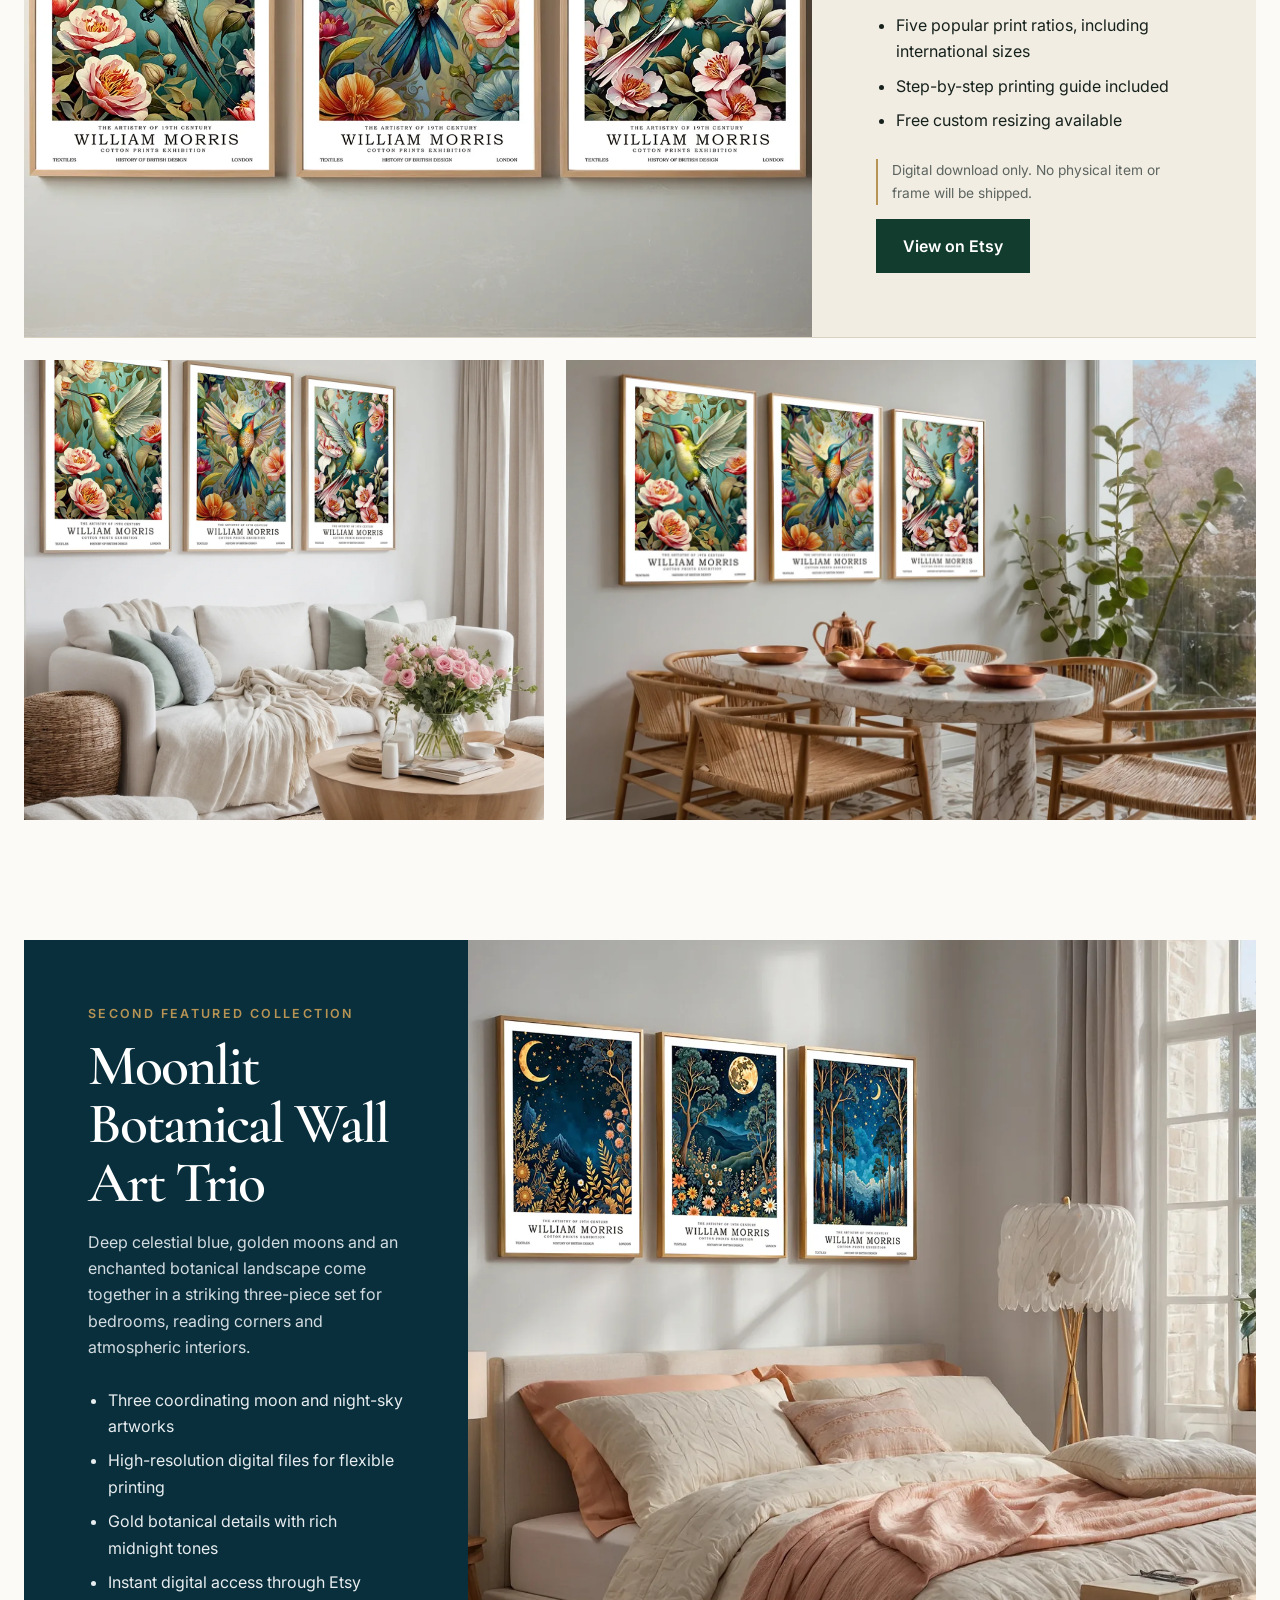
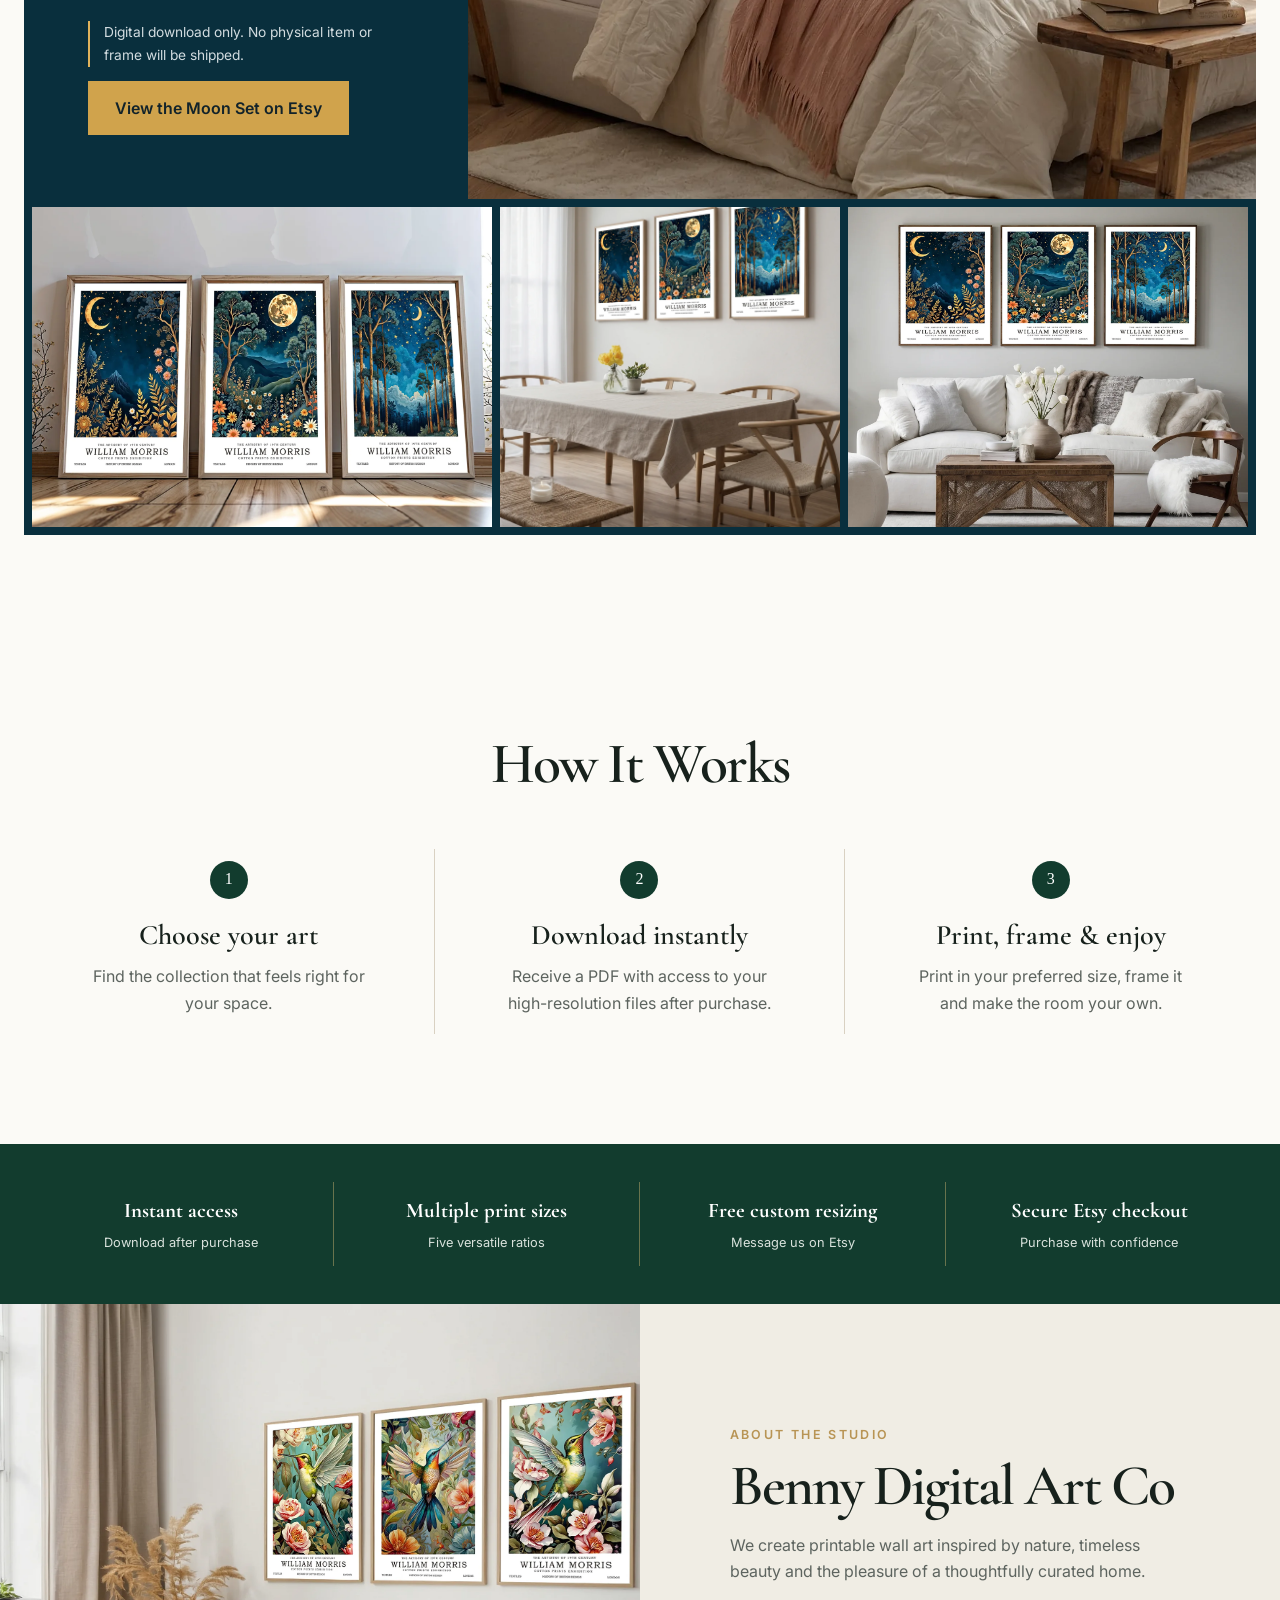
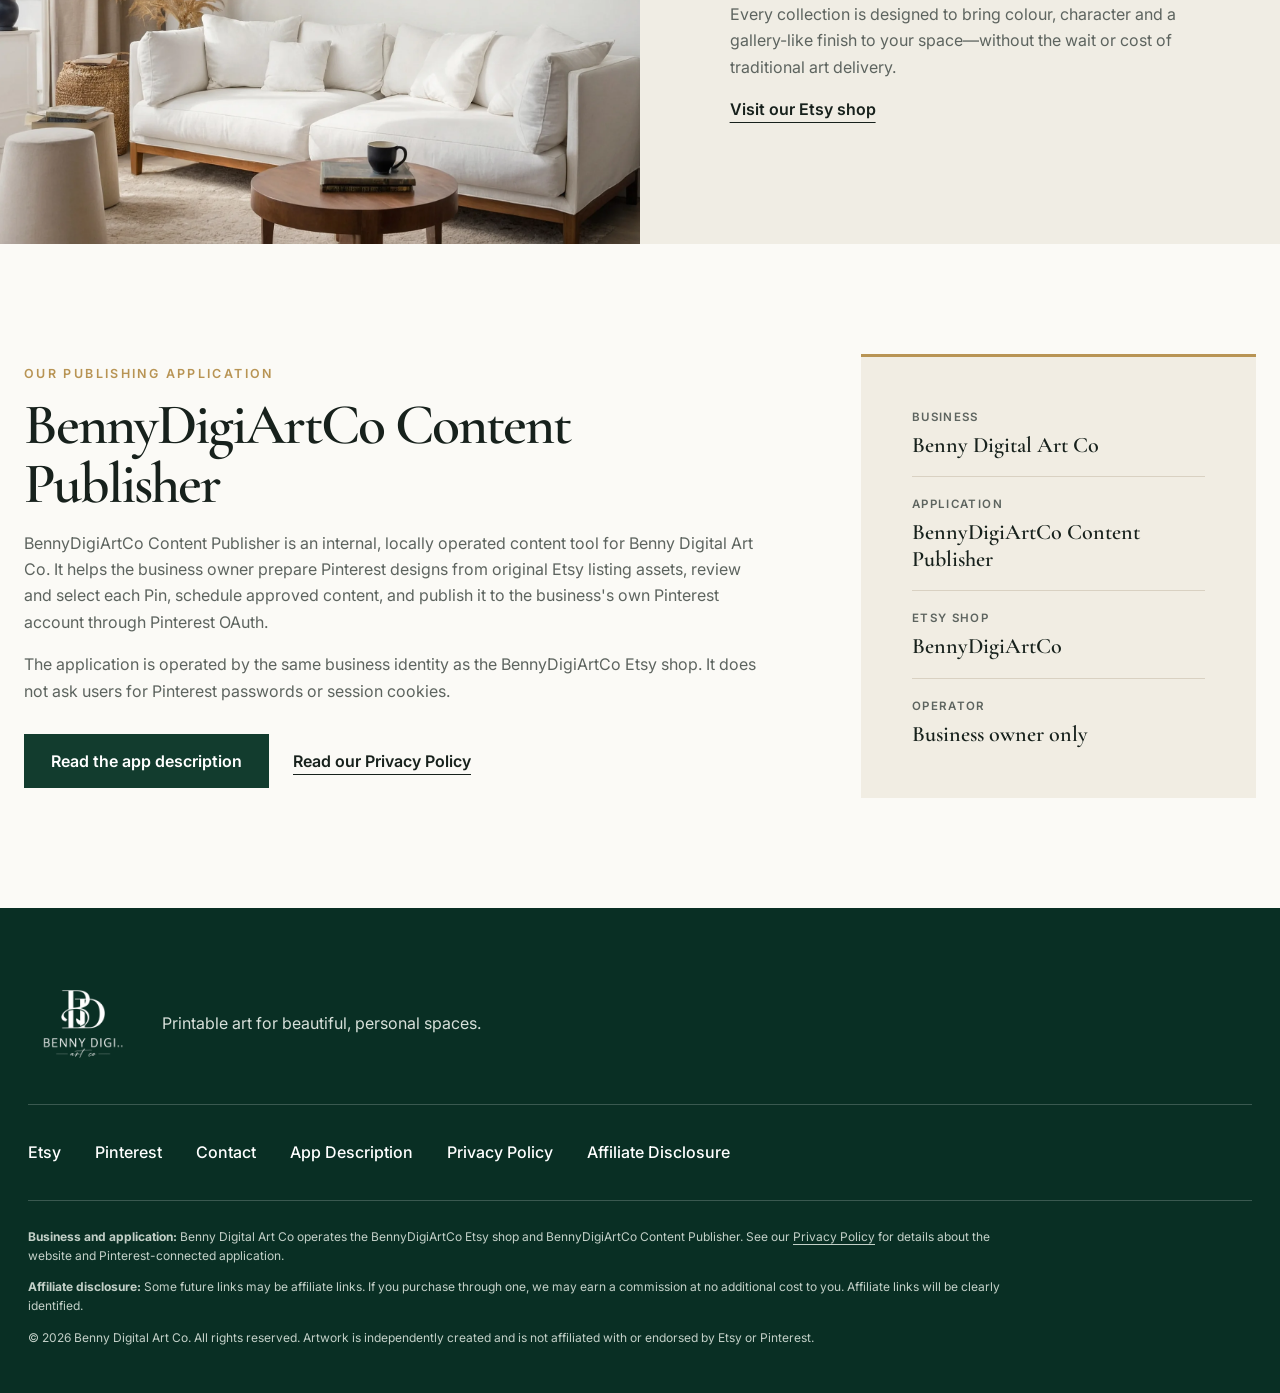
==== commit a06fea39: "Add Pinterest app and privacy compliance pages" ====
--- a/index.html
+++ b/index.html
@@ -11,6 +11,7 @@
   <meta property="og:type" content="website">
   <meta property="og:url" content="https://bennydigiartco-landing.pages.dev">
   <title>Benny Digital Art Co | Printable Wall Art</title>
+  <link rel="icon" type="image/png" href="/assets/benny-logo.png">
   <link rel="preconnect" href="https://fonts.googleapis.com">
   <link rel="preconnect" href="https://fonts.gstatic.com" crossorigin>
   <link href="https://fonts.googleapis.com/css2?family=Cormorant+Garamond:wght@500;600&family=Inter:wght@400;500;600&display=swap" rel="stylesheet">
@@ -25,6 +26,8 @@
       <a href="#featured">Featured Art</a>
       <a href="#how-it-works">How It Works</a>
       <a href="#about">About</a>
+      <a href="/app/">Our App</a>
+      <a href="/privacy-policy/">Privacy Policy</a>
     </nav>
     <a class="button button-small" href="https://www.etsy.com/shop/BennyDigiArtCo?ref=seller-platform-mcnav" target="_blank" rel="noopener noreferrer">Shop on Etsy</a>
   </header>
@@ -145,6 +148,27 @@
         <a class="text-link" href="https://www.etsy.com/shop/BennyDigiArtCo?ref=seller-platform-mcnav" target="_blank" rel="noopener noreferrer">Visit our Etsy shop</a>
       </div>
     </section>
+
+    <section class="app-introduction section" id="app">
+      <div class="app-introduction-copy">
+        <p class="section-label">Our publishing application</p>
+        <h2>BennyDigiArtCo Content Publisher</h2>
+        <p>BennyDigiArtCo Content Publisher is an internal, locally operated content tool for Benny Digital Art Co. It helps the business owner prepare Pinterest designs from original Etsy listing assets, review and select each Pin, schedule approved content, and publish it to the business's own Pinterest account through Pinterest OAuth.</p>
+        <p>The application is operated by the same business identity as the BennyDigiArtCo Etsy shop. It does not ask users for Pinterest passwords or session cookies.</p>
+        <div class="app-introduction-actions">
+          <a class="button" href="/app/">Read the app description</a>
+          <a class="text-link" href="/privacy-policy/">Read our Privacy Policy</a>
+        </div>
+      </div>
+      <aside class="identity-panel" aria-label="Business and application identity">
+        <dl>
+          <div><dt>Business</dt><dd>Benny Digital Art Co</dd></div>
+          <div><dt>Application</dt><dd>BennyDigiArtCo Content Publisher</dd></div>
+          <div><dt>Etsy shop</dt><dd>BennyDigiArtCo</dd></div>
+          <div><dt>Operator</dt><dd>Business owner only</dd></div>
+        </dl>
+      </aside>
+    </section>
   </main>
 
   <footer>
@@ -156,11 +180,12 @@
       <a href="https://www.etsy.com/shop/BennyDigiArtCo?ref=seller-platform-mcnav" target="_blank" rel="noopener noreferrer">Etsy</a>
       <a href="https://www.pinterest.com/fanantiro/" target="_blank" rel="noopener noreferrer">Pinterest</a>
       <a href="mailto:fanantiro2017@gmail.com">Contact</a>
-      <a href="#privacy">Privacy</a>
+      <a href="/app/">App Description</a>
+      <a href="/privacy-policy/">Privacy Policy</a>
       <a href="#disclosure">Affiliate Disclosure</a>
     </div>
-    <div class="legal" id="privacy">
-      <p><strong>Privacy:</strong> This website does not directly collect personal information or process payments. Purchases are completed securely through Etsy and are subject to Etsy's policies.</p>
+    <div class="legal">
+      <p><strong>Business and application:</strong> Benny Digital Art Co operates the BennyDigiArtCo Etsy shop and BennyDigiArtCo Content Publisher. See our <a href="/privacy-policy/">Privacy Policy</a> for details about the website and Pinterest-connected application.</p>
       <p id="disclosure"><strong>Affiliate disclosure:</strong> Some future links may be affiliate links. If you purchase through one, we may earn a commission at no additional cost to you. Affiliate links will be clearly identified.</p>
       <p>© 2026 Benny Digital Art Co. All rights reserved. Artwork is independently created and is not affiliated with or endorsed by Etsy or Pinterest.</p>
     </div>
--- a/styles.css
+++ b/styles.css
@@ -53,6 +53,7 @@
 
 nav { display: flex; justify-content: center; gap: 42px; }
 nav a, .footer-links a { text-decoration: none; font-weight: 500; }
+nav a { white-space: nowrap; }
 nav a:hover, .footer-links a:hover { text-decoration: underline; text-underline-offset: 5px; }
 
 .button {
@@ -176,6 +177,47 @@
 .about-copy { align-self: center; max-width: 630px; padding: 85px clamp(42px, 7vw, 110px); }
 .about-copy p:not(.section-label) { color: var(--muted); }
 
+.app-introduction {
+  display: grid;
+  grid-template-columns: minmax(0, 1.3fr) minmax(300px, .7fr);
+  gap: clamp(52px, 8vw, 110px);
+  align-items: center;
+}
+.app-introduction-copy { max-width: 760px; }
+.app-introduction-copy > p:not(.section-label) { color: var(--muted); }
+.app-introduction-actions { display: flex; flex-wrap: wrap; align-items: center; gap: 24px; margin-top: 30px; }
+.identity-panel { padding: clamp(30px, 4vw, 52px); background: var(--paper-deep); border-top: 3px solid var(--gold); }
+.identity-panel dl { margin: 0; }
+.identity-panel div { padding: 18px 0; border-bottom: 1px solid var(--line); }
+.identity-panel div:first-child { padding-top: 0; }
+.identity-panel div:last-child { padding-bottom: 0; border-bottom: 0; }
+.identity-panel dt, .policy-meta dt { color: var(--muted); font-size: .72rem; font-weight: 600; letter-spacing: .12em; text-transform: uppercase; }
+.identity-panel dd, .policy-meta dd { margin: 5px 0 0; font-family: "Cormorant Garamond", Georgia, serif; font-size: 1.38rem; font-weight: 600; line-height: 1.2; }
+
+.legal-header nav a[aria-current="page"], .footer-links a[aria-current="page"] { text-decoration: underline; text-underline-offset: 5px; }
+.legal-page { border-top: 1px solid var(--line); }
+.legal-hero { padding: clamp(72px, 10vw, 138px) max(24px, calc((100% - 980px)/2)); background: var(--paper-deep); }
+.legal-hero h1 { max-width: 900px; font-size: clamp(3.8rem, 8vw, 7.2rem); }
+.legal-lead { max-width: 790px; margin: 30px 0 0; color: #39423d; font-size: clamp(1.08rem, 2vw, 1.3rem); }
+.policy-meta { display: grid; grid-template-columns: repeat(3, 1fr); gap: 0; margin: 54px 0 0; border-top: 1px solid var(--line); border-bottom: 1px solid var(--line); }
+.policy-meta div { padding: 24px 30px; border-right: 1px solid var(--line); }
+.policy-meta div:first-child { padding-left: 0; }
+.policy-meta div:last-child { border-right: 0; }
+.legal-content { width: min(820px, calc(100% - 48px)); margin: 0 auto; padding: 80px 0 110px; }
+.legal-content section { padding: 34px 0; border-bottom: 1px solid var(--line); }
+.legal-content section:first-child { padding-top: 0; }
+.legal-content h2 { font-size: clamp(2rem, 4vw, 2.75rem); }
+.legal-content p, .legal-content li { color: #39423d; }
+.legal-content ul, .legal-content ol { padding-left: 24px; }
+.legal-content li { margin: 11px 0; }
+.workflow-list { list-style: none; counter-reset: workflow; padding-left: 0 !important; }
+.workflow-list li { counter-increment: workflow; position: relative; padding: 4px 0 20px 54px; }
+.workflow-list li::before { content: counter(workflow); position: absolute; left: 0; top: 0; display: grid; place-items: center; width: 34px; height: 34px; border-radius: 50%; background: var(--green); color: #fff; font-family: Georgia, serif; }
+.service-disclaimer { margin-top: 42px; padding: 26px 30px; border-left: 3px solid var(--gold); background: var(--paper-deep); }
+.service-disclaimer p { margin: 0; }
+.legal-footer { margin-top: 0; }
+.legal a { text-underline-offset: 3px; }
+
 footer { padding: 60px max(28px, calc((100% - var(--max))/2)) 34px; background: #092f24; color: white; }
 .footer-brand { display: flex; align-items: center; gap: 24px; }
 .footer-brand img { width: 110px; filter: invert(1); }
@@ -184,13 +226,21 @@
 .legal { color: #c3d0c8; font-size: .75rem; line-height: 1.6; }
 .legal p { max-width: 980px; }
 
+@media (max-width: 1100px) and (min-width: 901px) {
+  .site-header { grid-template-columns: 140px 1fr auto; gap: 18px; }
+  .brand { width: 118px; }
+  nav { gap: 18px; }
+  nav a { font-size: .82rem; }
+  .button-small { padding-inline: 16px; font-size: .82rem; }
+}
+
 @media (max-width: 900px) {
   .site-header { grid-template-columns: 1fr auto; min-height: 90px; }
   nav { display: none; }
   .hero { grid-template-columns: 1fr; }
   .hero-copy { order: 2; padding: 58px 28px 70px; }
   .hero-image { min-height: 54vw; max-height: 520px; }
-  .product-showcase, .about { grid-template-columns: 1fr; }
+  .product-showcase, .about, .app-introduction { grid-template-columns: 1fr; }
   .product-main { min-height: 52vw; }
   .about-image { min-height: 430px; }
   .moon-collection { grid-template-columns: 1fr; }
@@ -233,6 +283,15 @@
   .trust div:last-child { border-bottom: 0; }
   .about-image { min-height: 72vw; }
   .about-copy { padding: 58px 26px 68px; }
+  .legal-header nav { display: none; }
+  .legal-hero { padding: 64px 24px; }
+  .legal-hero h1 { font-size: clamp(3rem, 14vw, 4.8rem); }
+  .policy-meta { grid-template-columns: 1fr; }
+  .policy-meta div, .policy-meta div:first-child { padding: 18px 0; border-right: 0; border-bottom: 1px solid var(--line); }
+  .policy-meta div:last-child { border-bottom: 0; }
+  .legal-content { width: calc(100% - 36px); padding: 62px 0 80px; }
+  .legal-content section { padding: 28px 0; }
+  .app-introduction-actions { align-items: flex-start; flex-direction: column; }
   .footer-brand { align-items: flex-start; flex-direction: column; }
 }
 
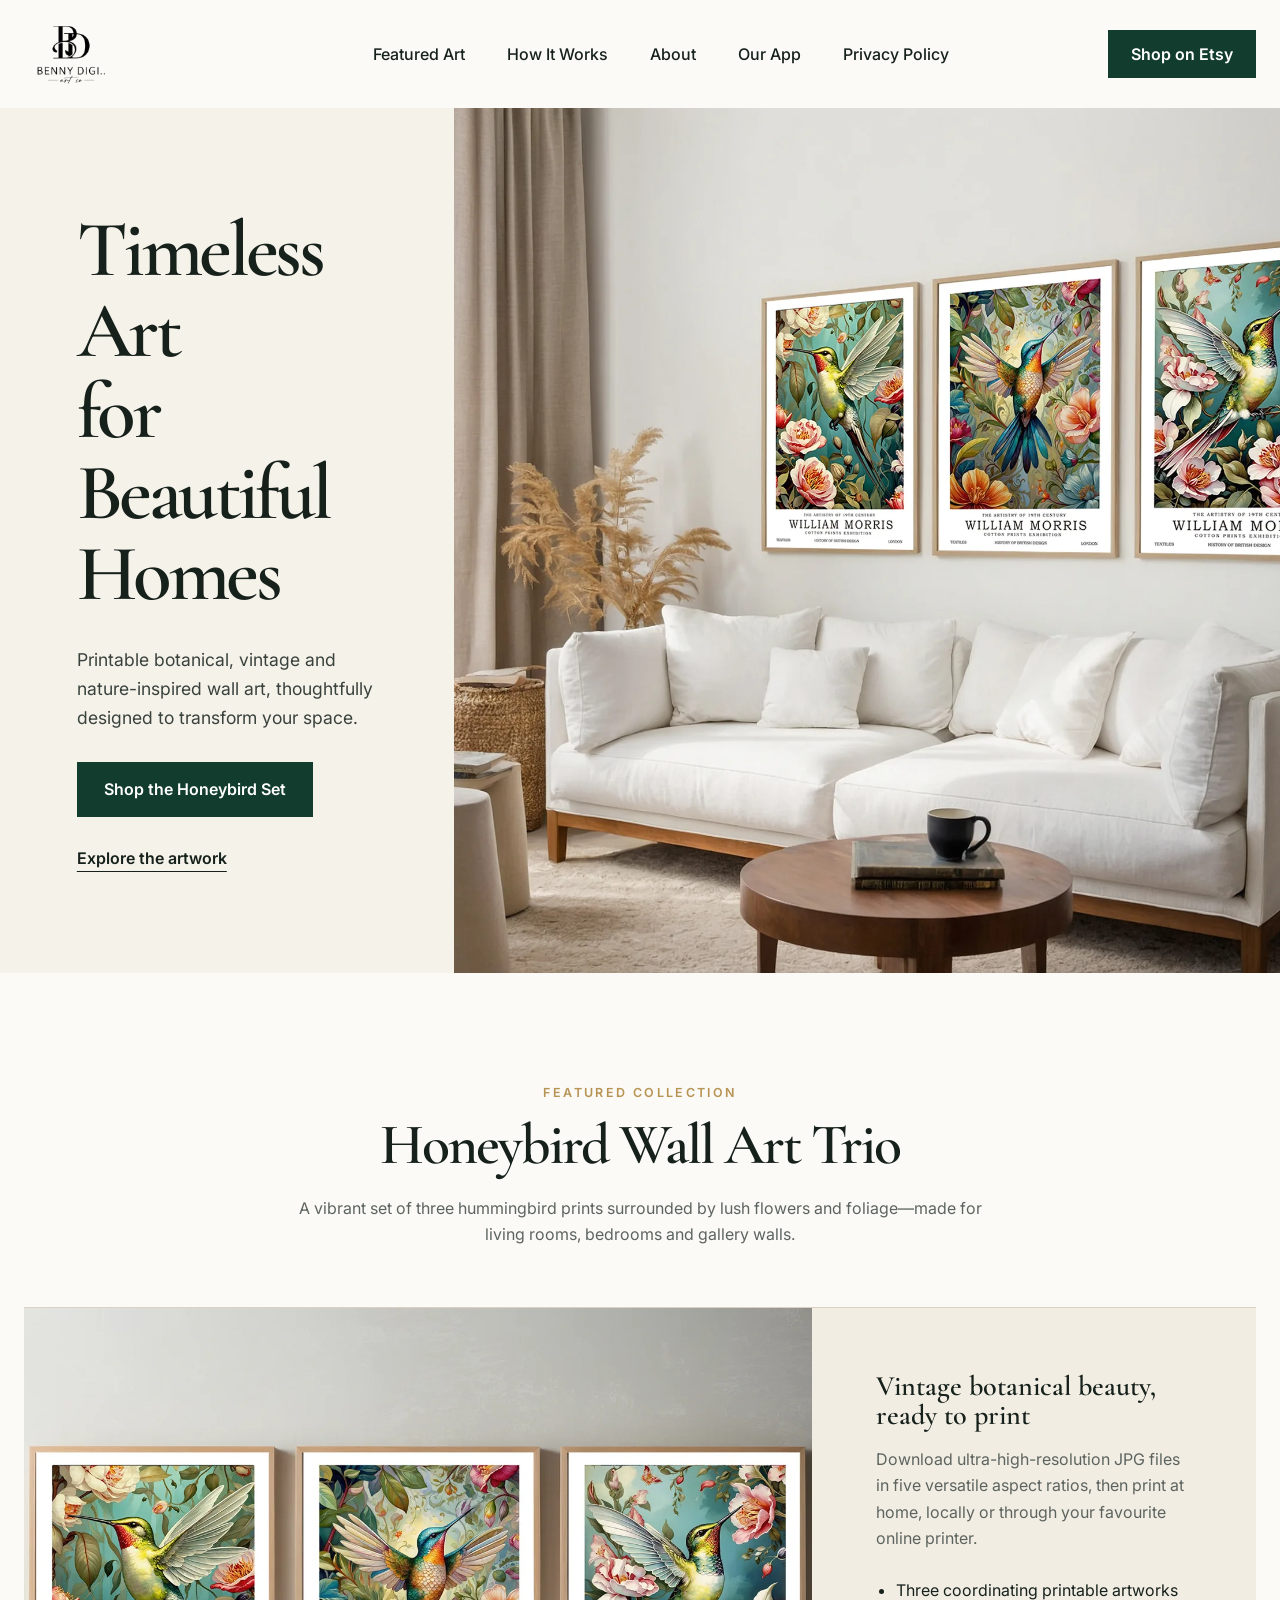
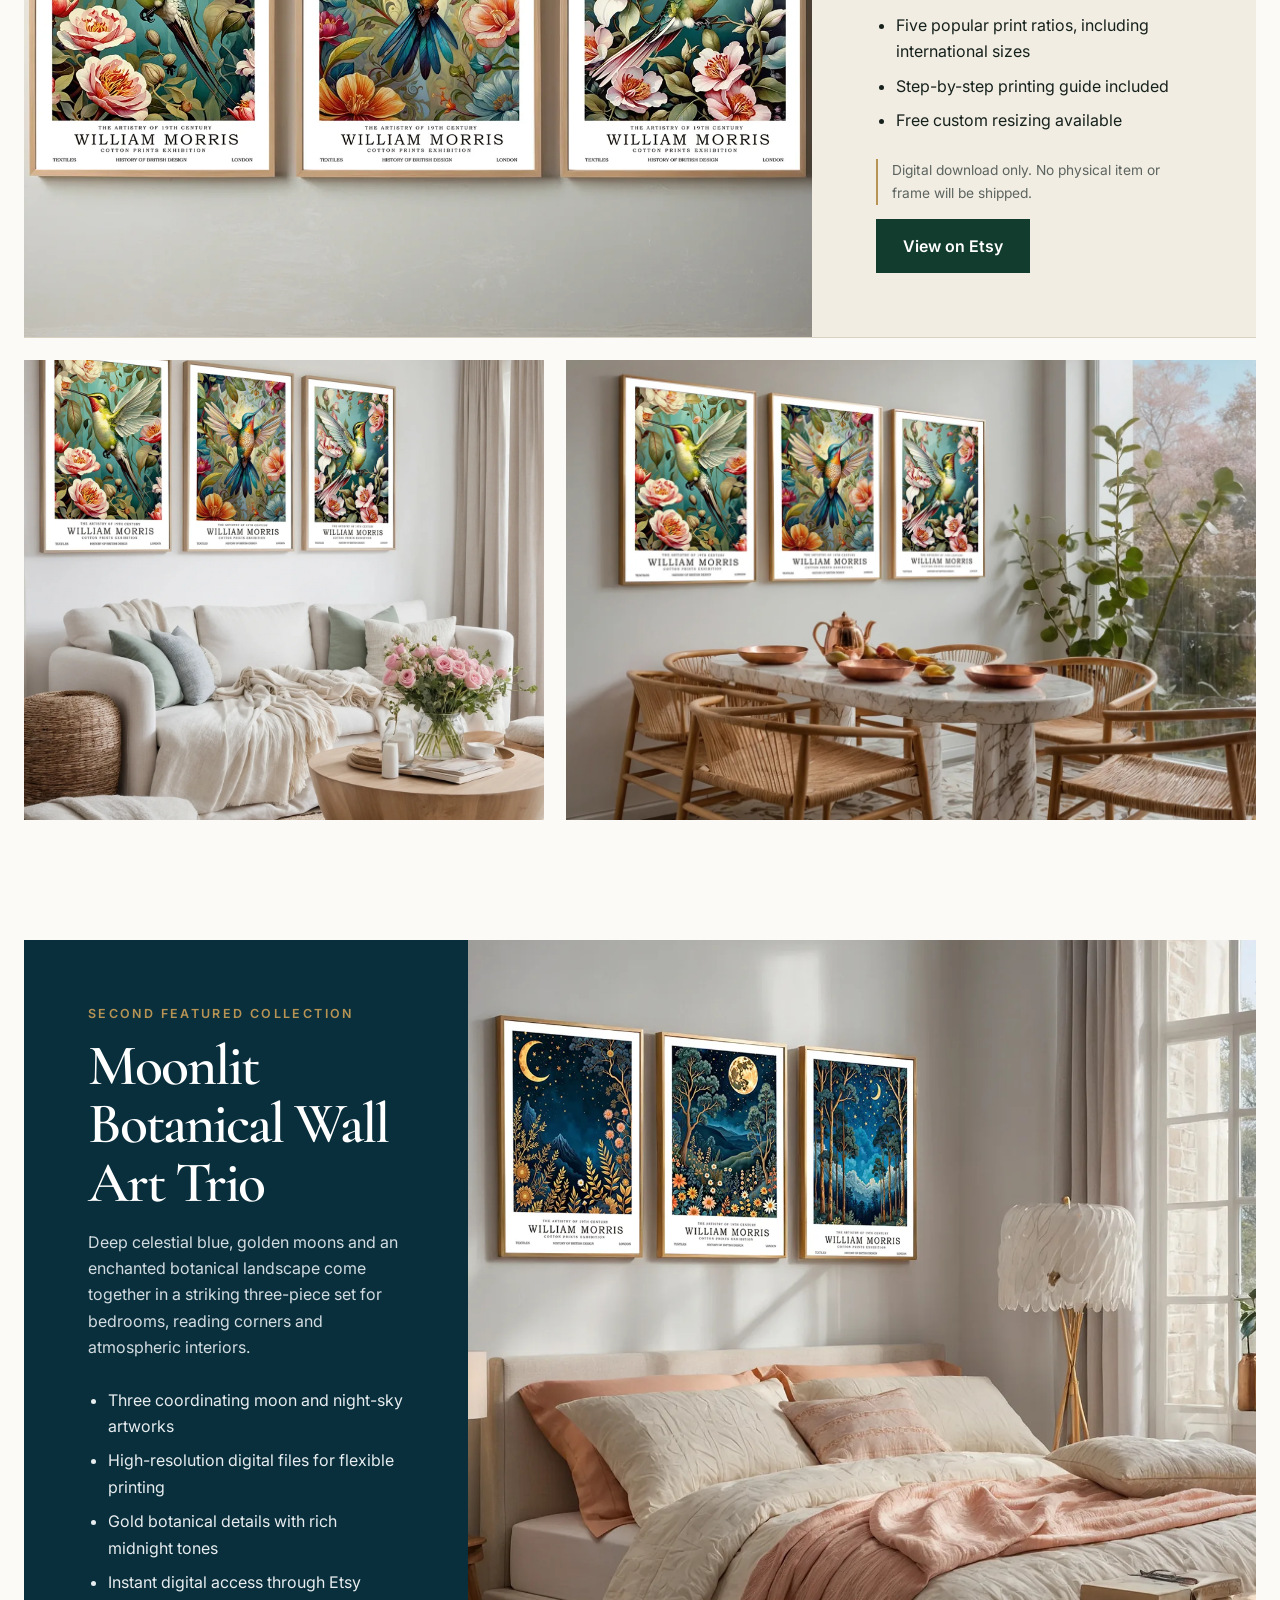
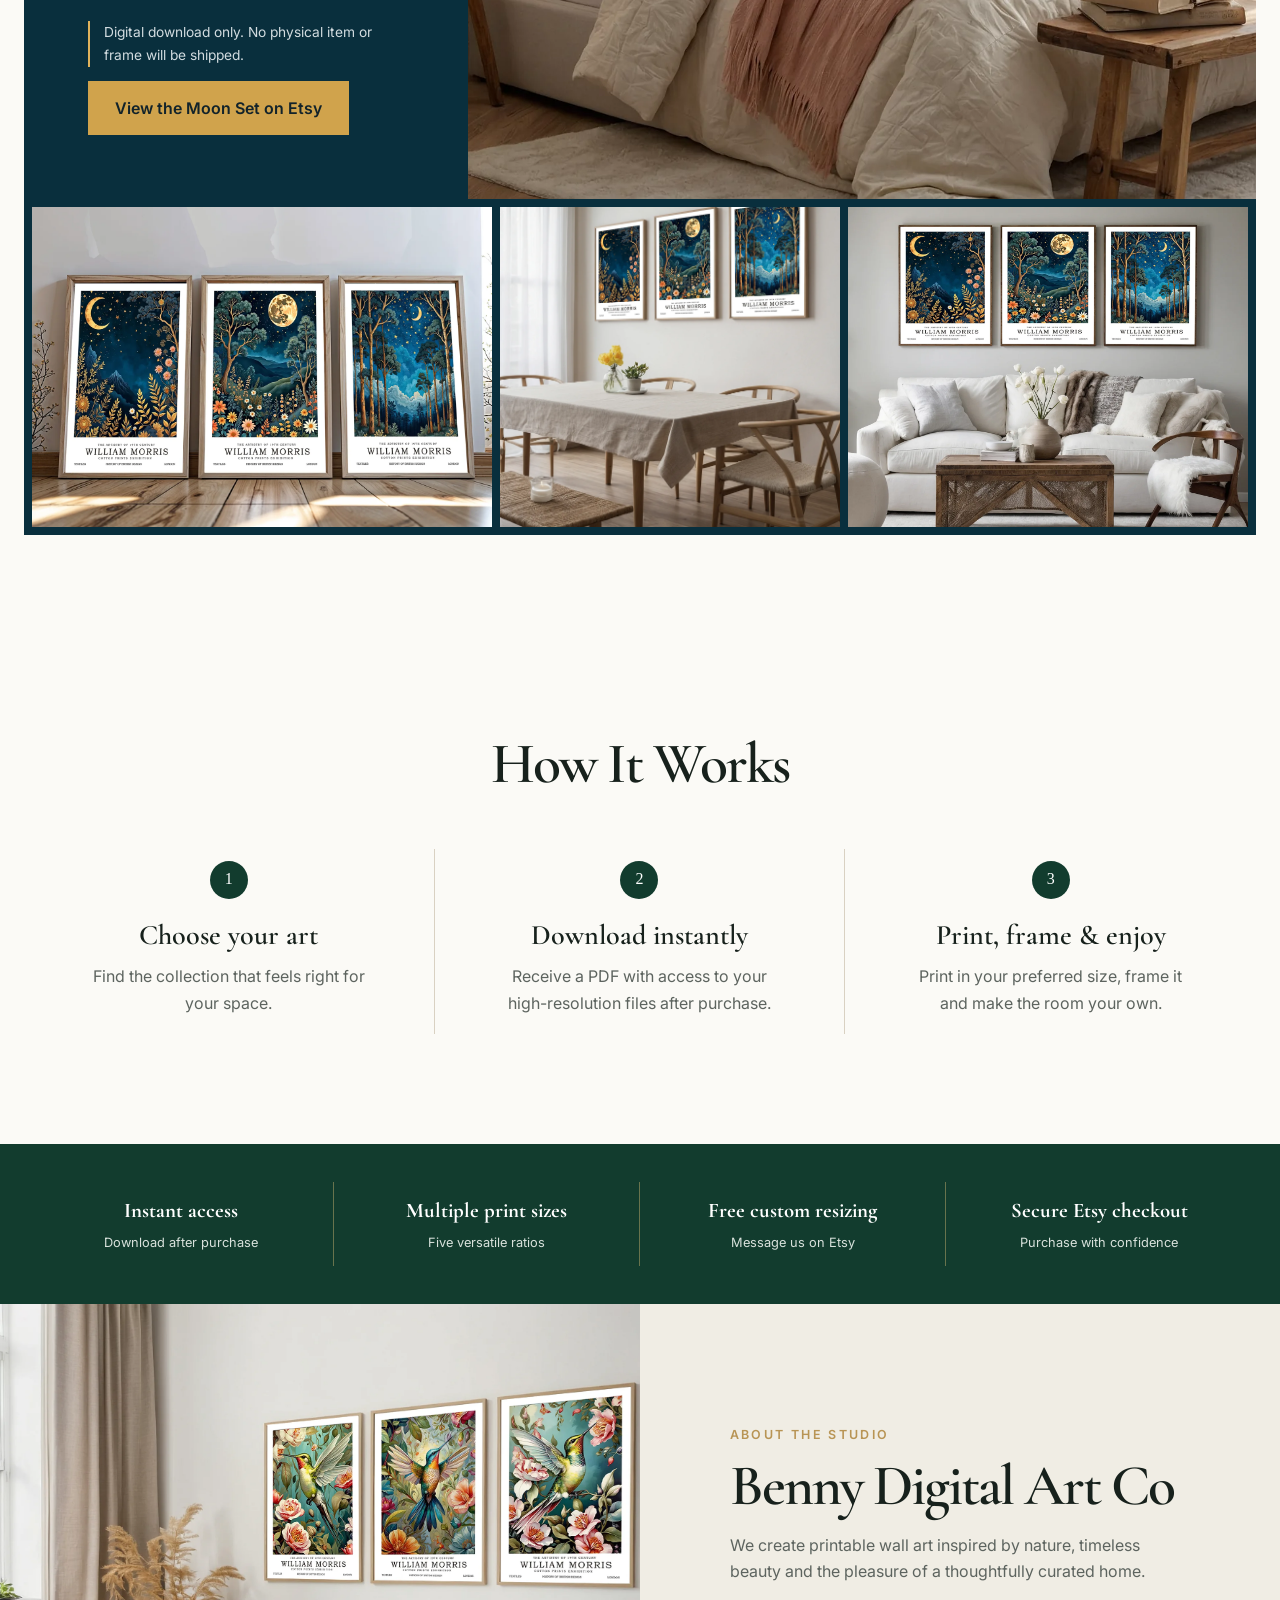
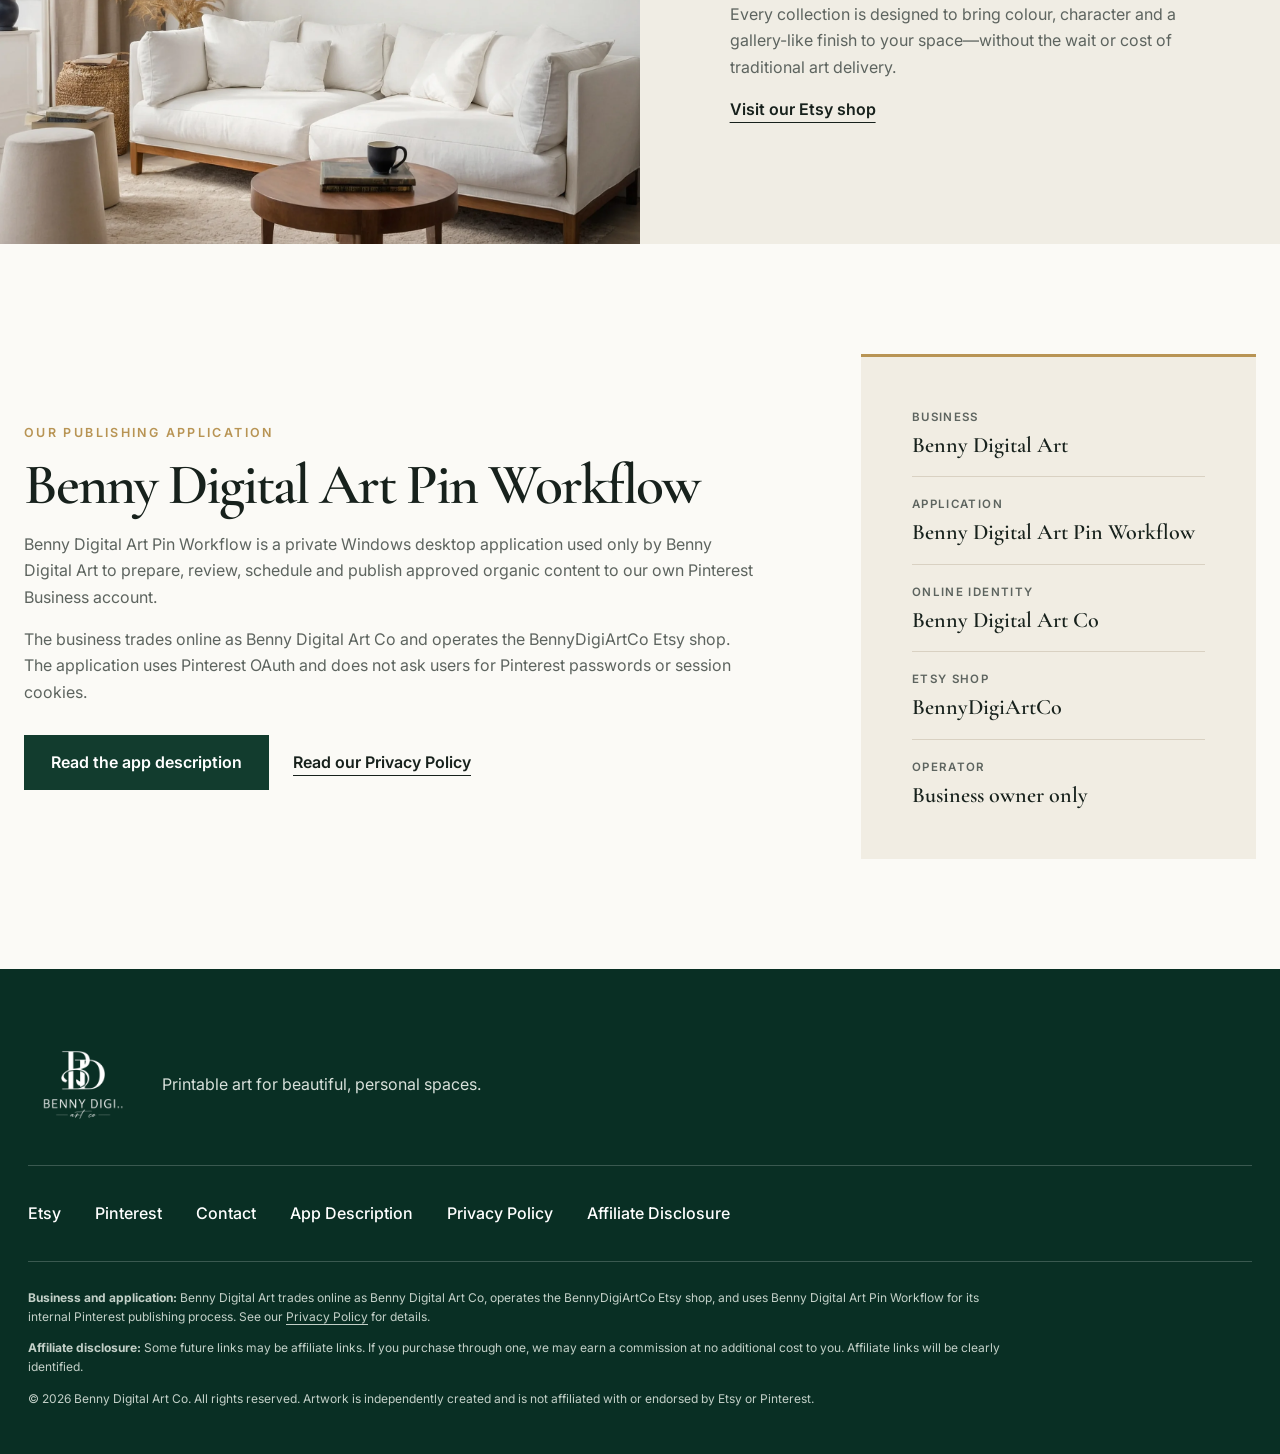
==== commit e9073c20: "Align Pinterest app identity and review workflow" ====
--- a/index.html
+++ b/index.html
@@ -152,9 +152,9 @@
     <section class="app-introduction section" id="app">
       <div class="app-introduction-copy">
         <p class="section-label">Our publishing application</p>
-        <h2>BennyDigiArtCo Content Publisher</h2>
-        <p>BennyDigiArtCo Content Publisher is an internal, locally operated content tool for Benny Digital Art Co. It helps the business owner prepare Pinterest designs from original Etsy listing assets, review and select each Pin, schedule approved content, and publish it to the business's own Pinterest account through Pinterest OAuth.</p>
-        <p>The application is operated by the same business identity as the BennyDigiArtCo Etsy shop. It does not ask users for Pinterest passwords or session cookies.</p>
+        <h2>Benny Digital Art Pin Workflow</h2>
+        <p>Benny Digital Art Pin Workflow is a private Windows desktop application used only by Benny Digital Art to prepare, review, schedule and publish approved organic content to our own Pinterest Business account.</p>
+        <p>The business trades online as Benny Digital Art Co and operates the BennyDigiArtCo Etsy shop. The application uses Pinterest OAuth and does not ask users for Pinterest passwords or session cookies.</p>
         <div class="app-introduction-actions">
           <a class="button" href="/app/">Read the app description</a>
           <a class="text-link" href="/privacy-policy/">Read our Privacy Policy</a>
@@ -162,8 +162,9 @@
       </div>
       <aside class="identity-panel" aria-label="Business and application identity">
         <dl>
-          <div><dt>Business</dt><dd>Benny Digital Art Co</dd></div>
-          <div><dt>Application</dt><dd>BennyDigiArtCo Content Publisher</dd></div>
+          <div><dt>Business</dt><dd>Benny Digital Art</dd></div>
+          <div><dt>Application</dt><dd>Benny Digital Art Pin Workflow</dd></div>
+          <div><dt>Online identity</dt><dd>Benny Digital Art Co</dd></div>
           <div><dt>Etsy shop</dt><dd>BennyDigiArtCo</dd></div>
           <div><dt>Operator</dt><dd>Business owner only</dd></div>
         </dl>
@@ -185,7 +186,7 @@
       <a href="#disclosure">Affiliate Disclosure</a>
     </div>
     <div class="legal">
-      <p><strong>Business and application:</strong> Benny Digital Art Co operates the BennyDigiArtCo Etsy shop and BennyDigiArtCo Content Publisher. See our <a href="/privacy-policy/">Privacy Policy</a> for details about the website and Pinterest-connected application.</p>
+      <p><strong>Business and application:</strong> Benny Digital Art trades online as Benny Digital Art Co, operates the BennyDigiArtCo Etsy shop, and uses Benny Digital Art Pin Workflow for its internal Pinterest publishing process. See our <a href="/privacy-policy/">Privacy Policy</a> for details.</p>
       <p id="disclosure"><strong>Affiliate disclosure:</strong> Some future links may be affiliate links. If you purchase through one, we may earn a commission at no additional cost to you. Affiliate links will be clearly identified.</p>
       <p>© 2026 Benny Digital Art Co. All rights reserved. Artwork is independently created and is not affiliated with or endorsed by Etsy or Pinterest.</p>
     </div>
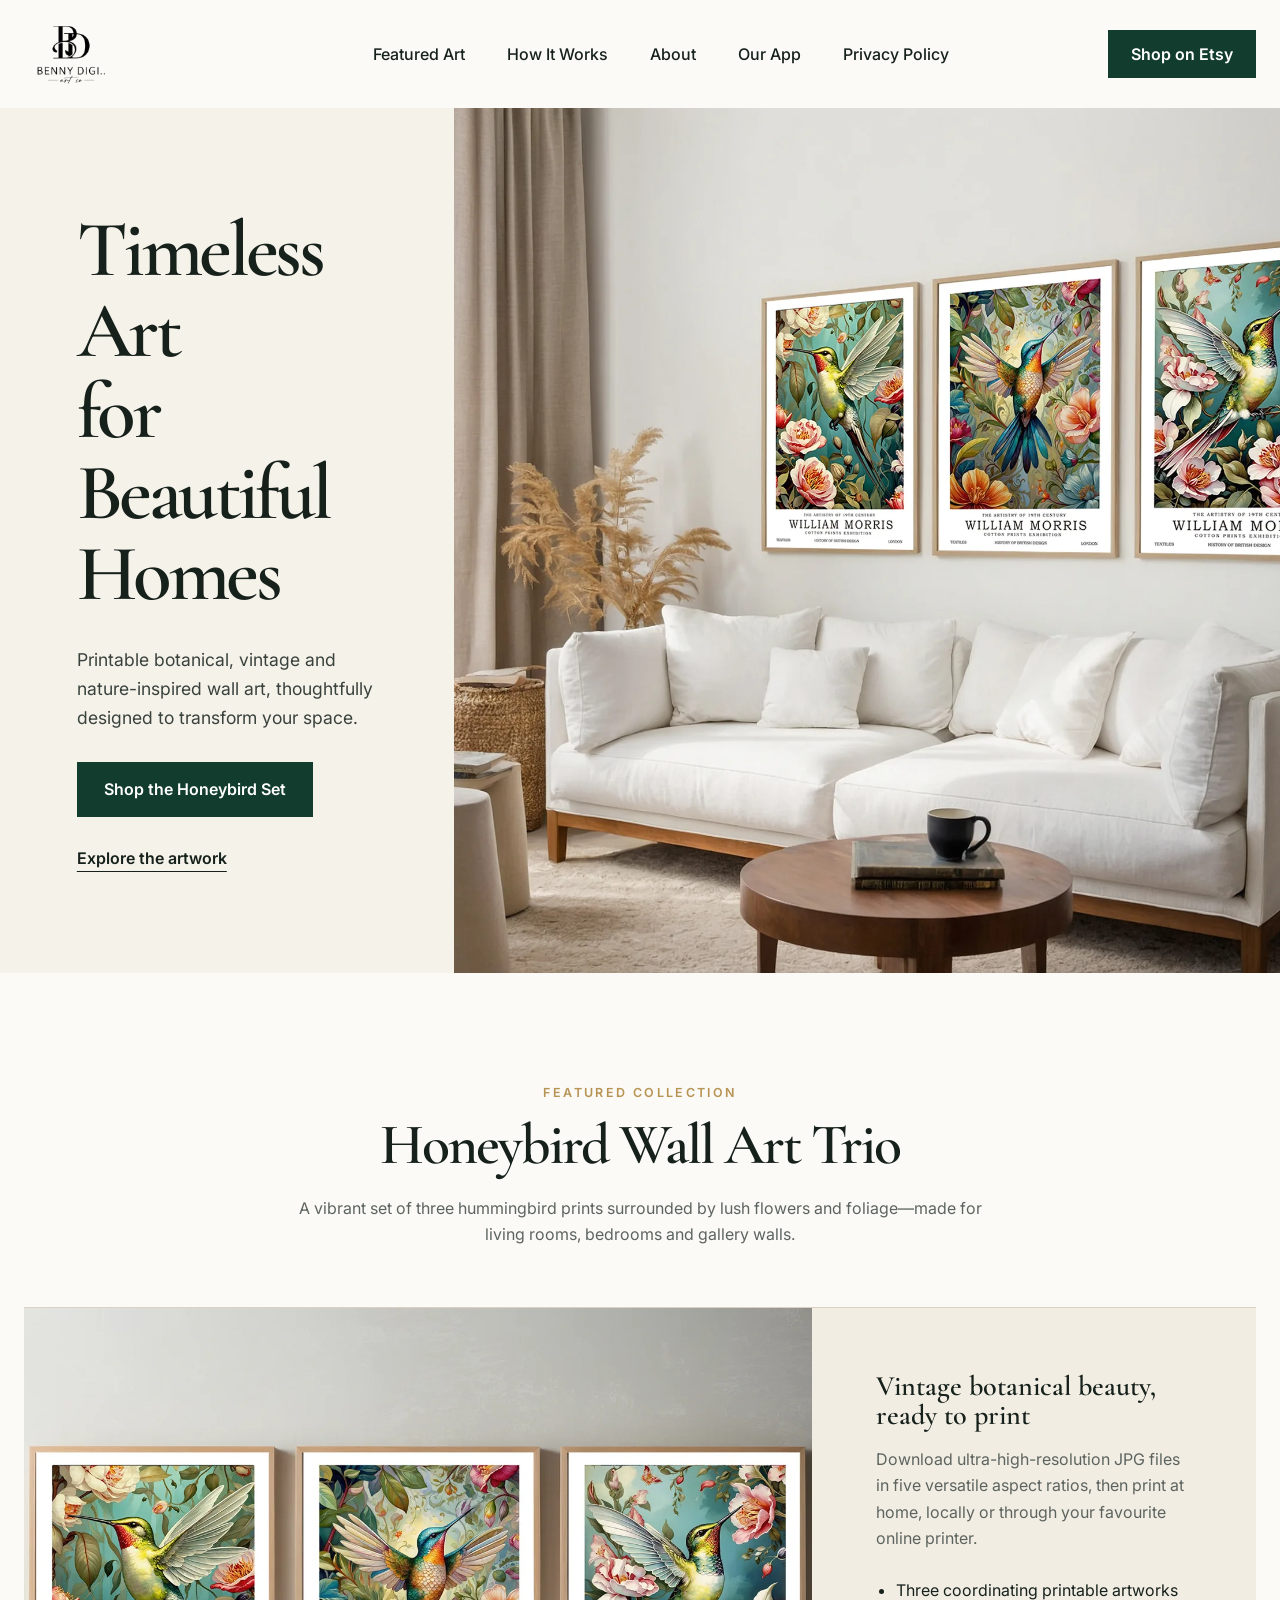
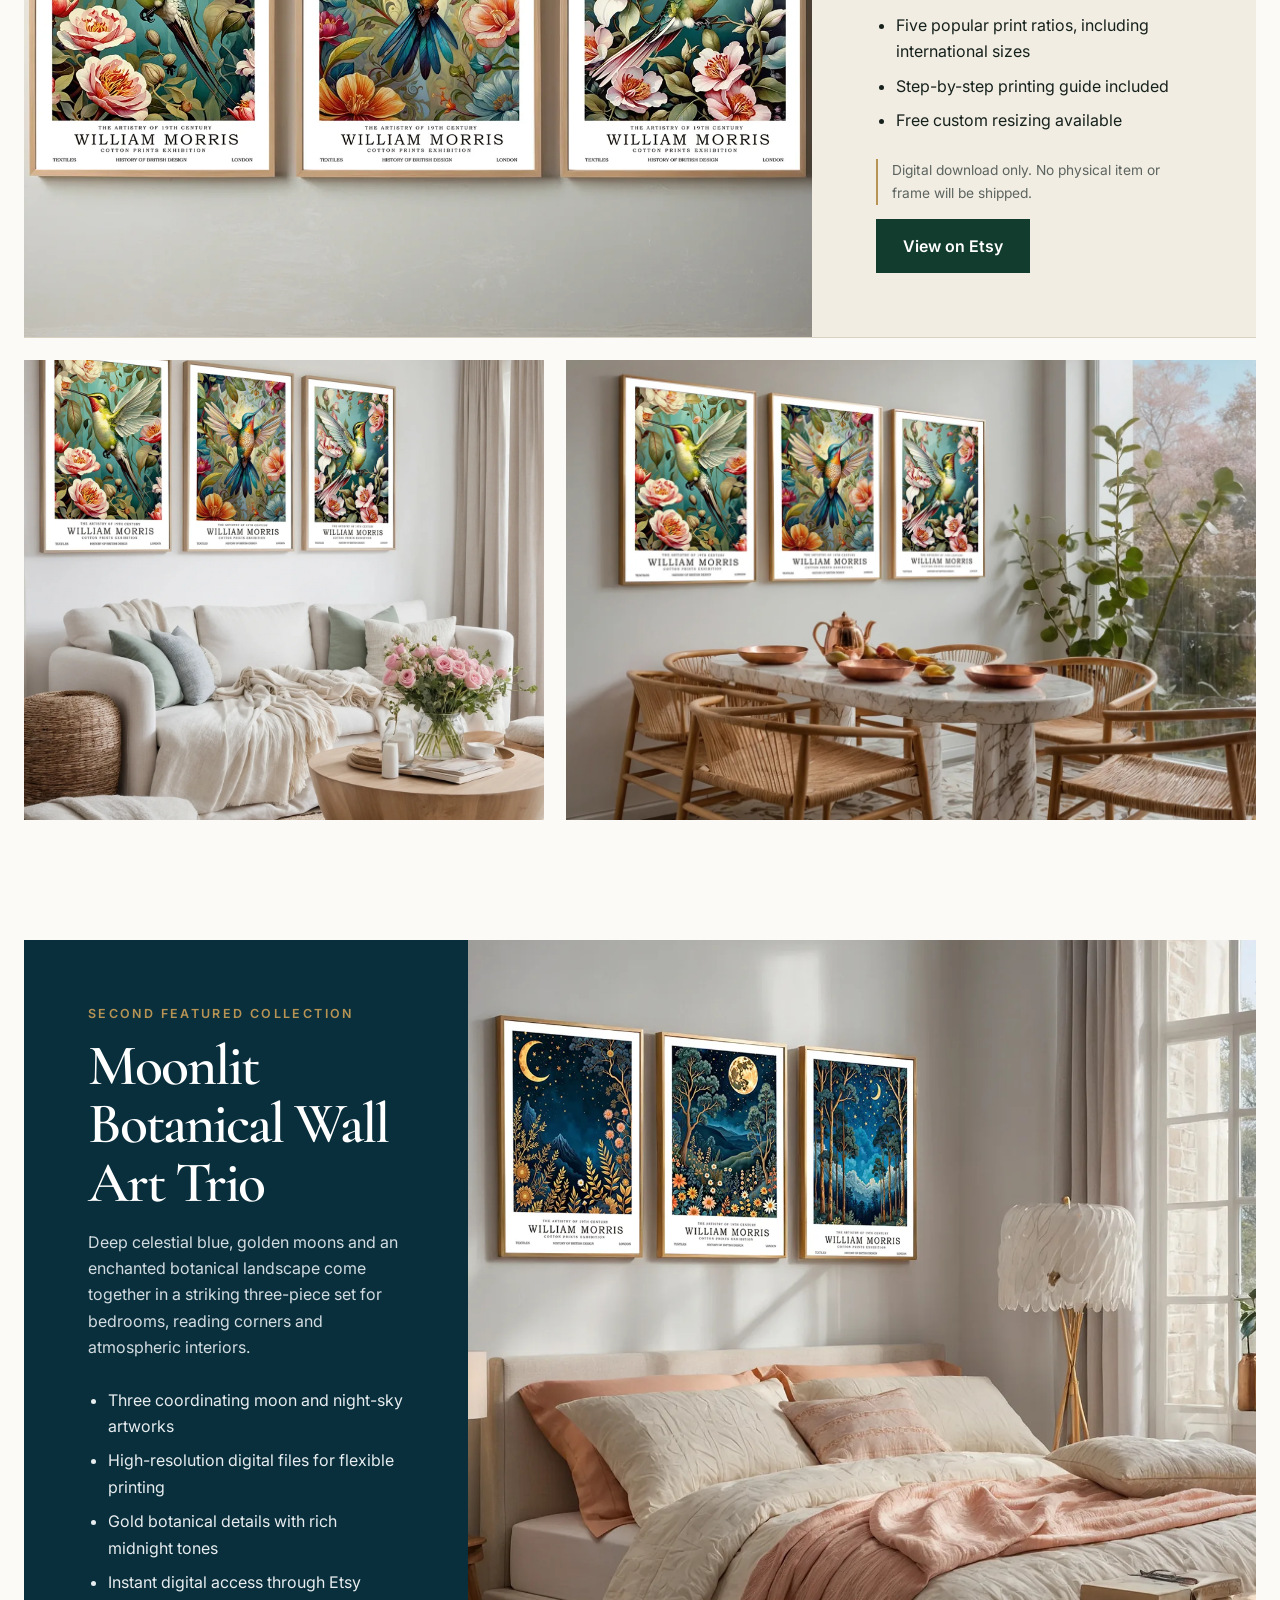
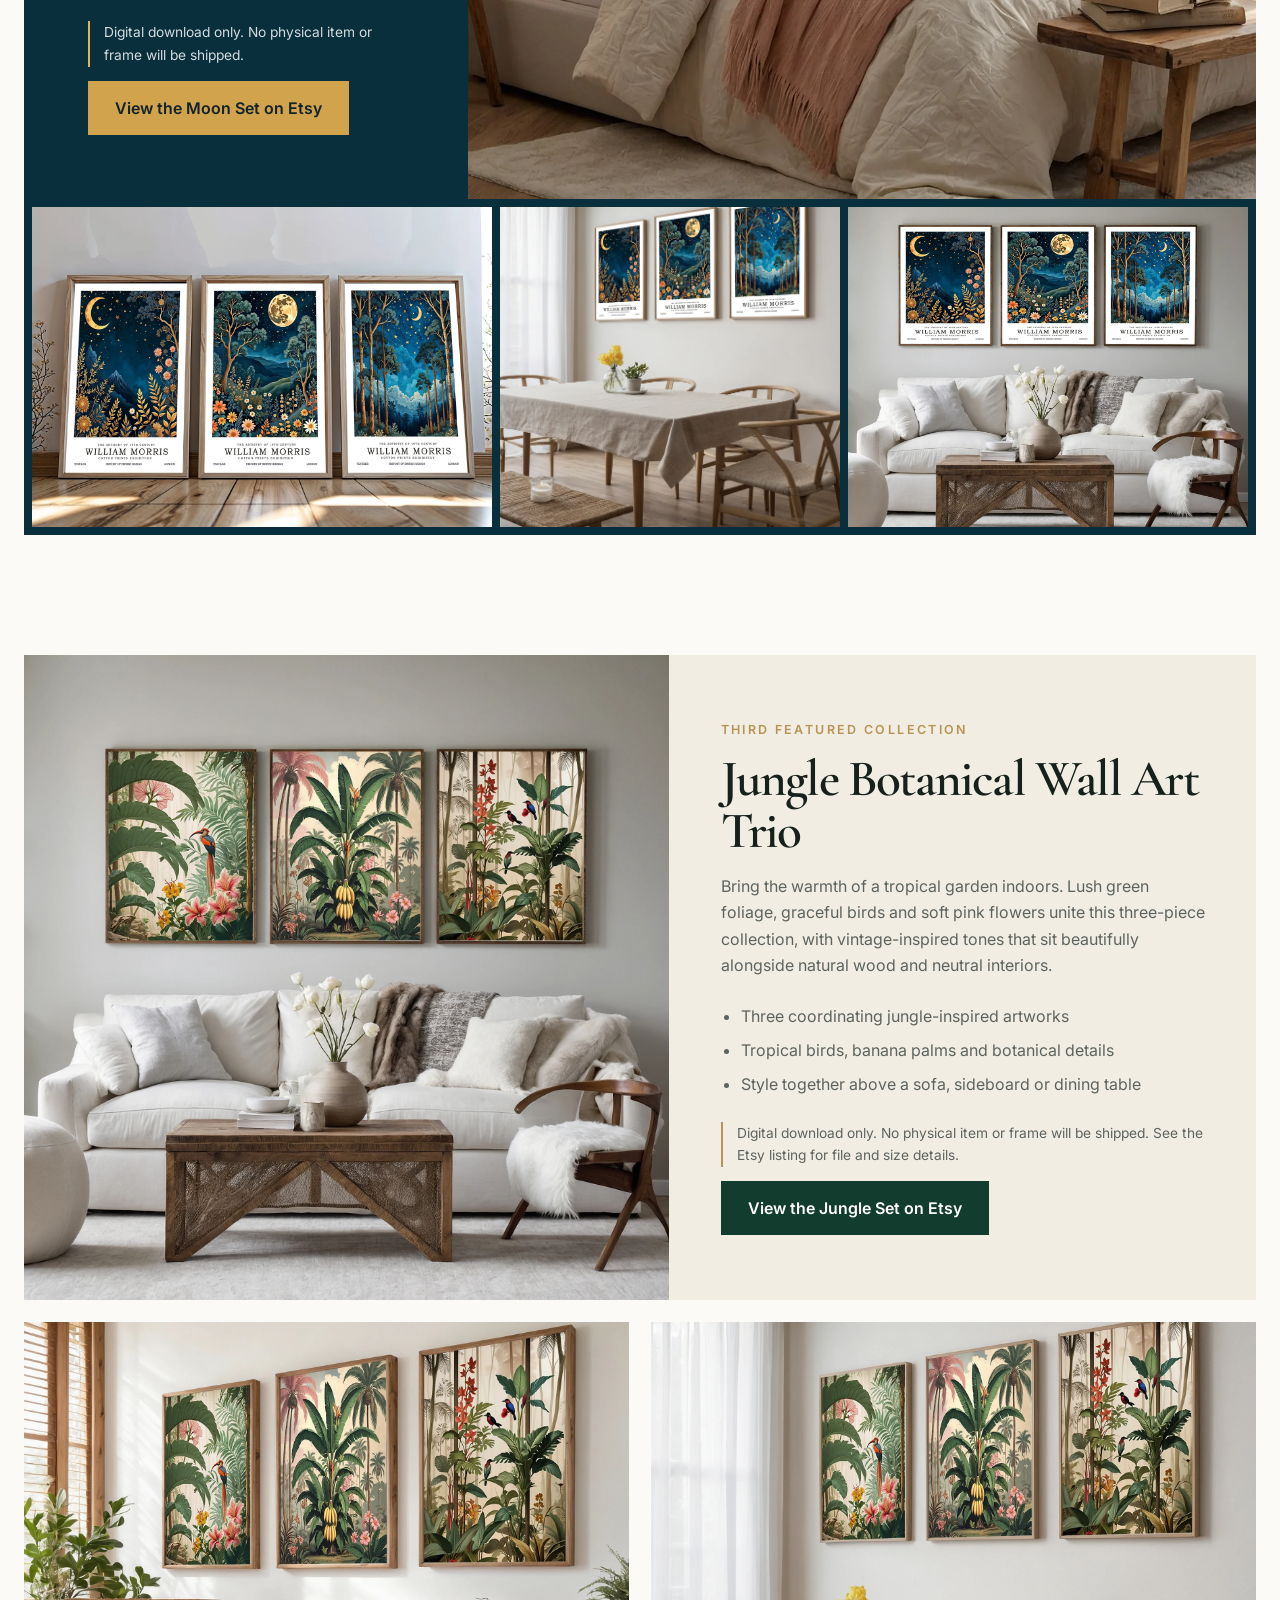
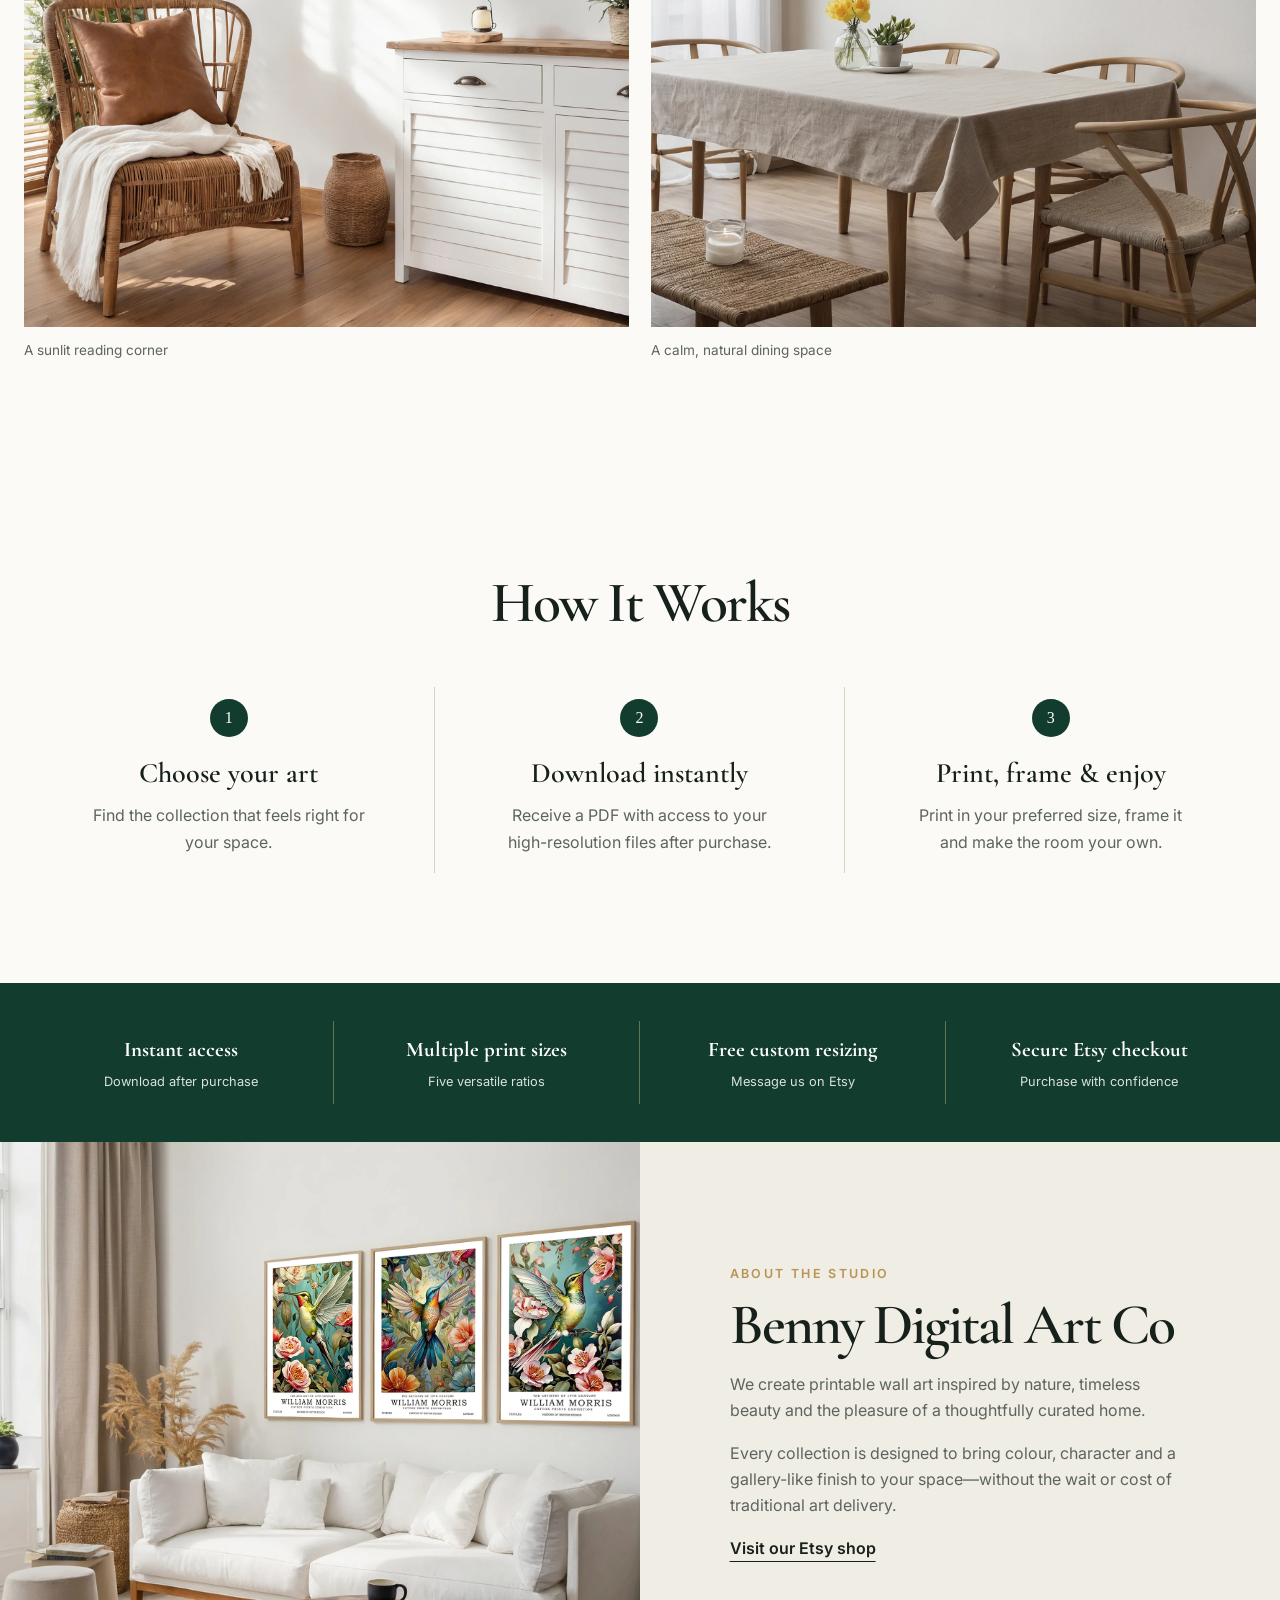
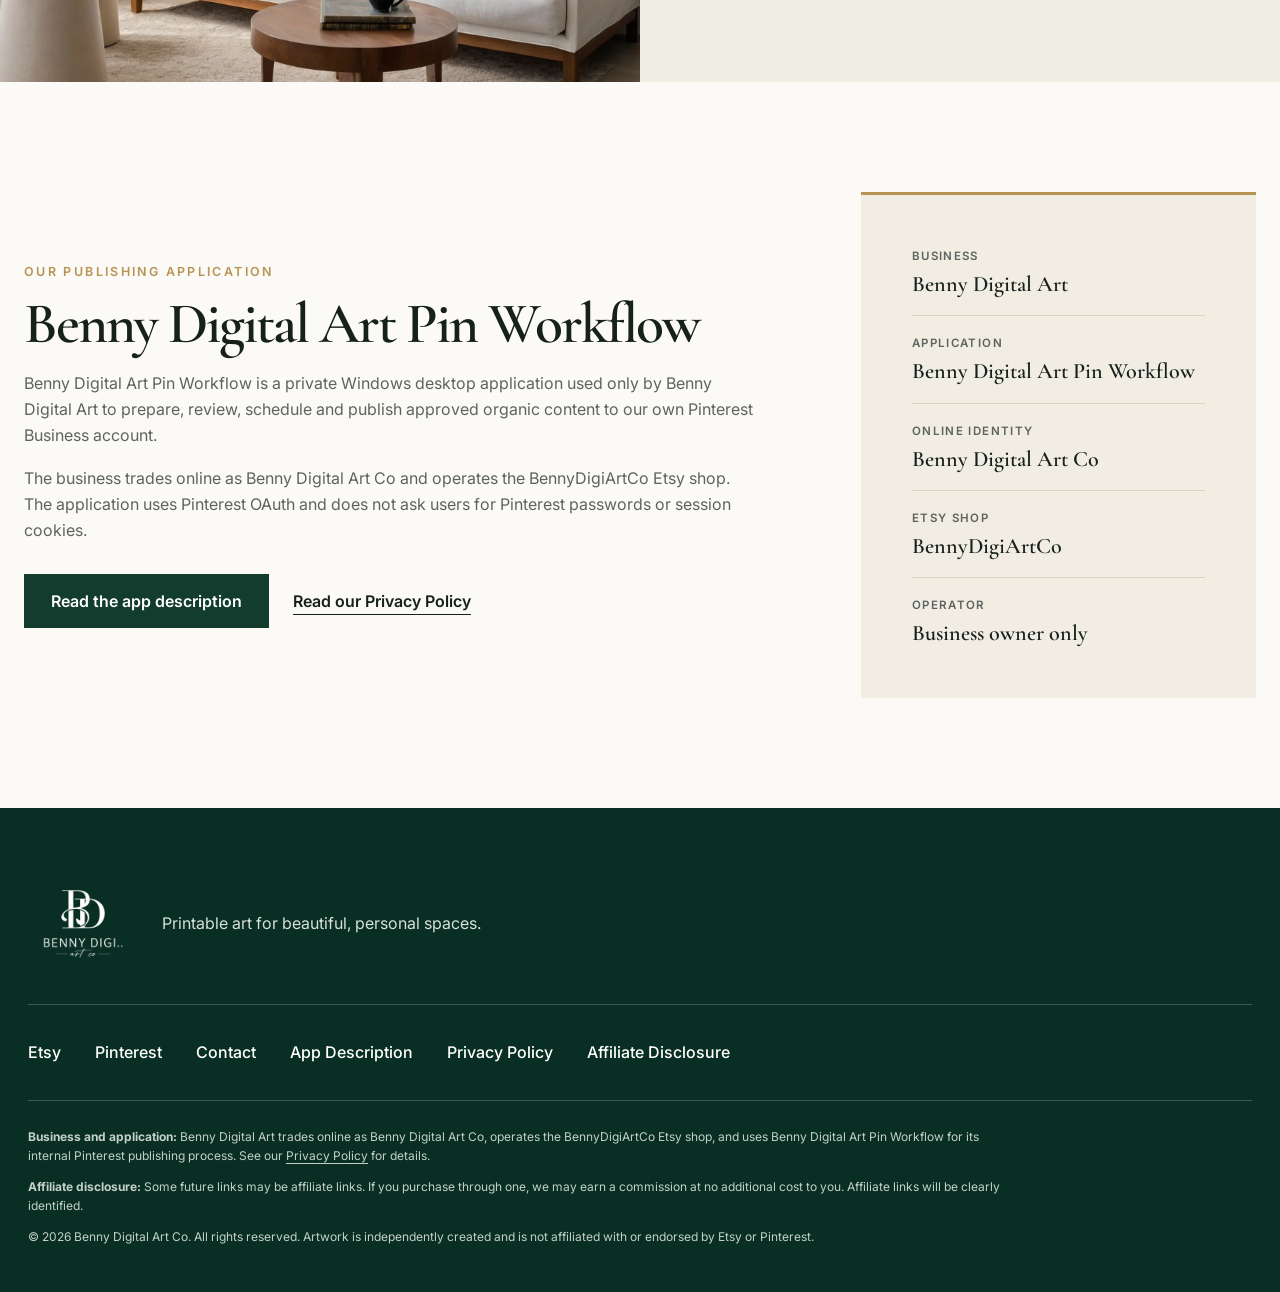
==== commit 0649d6dd: "Add jungle wall art listing and three room mockups" ====
--- a/index.html
+++ b/index.html
@@ -4,12 +4,13 @@
   <meta charset="UTF-8">
   <meta name="viewport" content="width=device-width, initial-scale=1">
   <meta name="p:domain_verify" content="a1b39038a0efb12ae10e9c956cc84de2">
-  <meta name="description" content="Discover timeless printable botanical wall art from Benny Digital Art Co. Shop the Honeybird triptych and download instantly through Etsy.">
+  <meta name="description" content="Discover printable botanical wall art from Benny Digital Art Co. Explore Honeybird, Moonlit Botanical and Jungle wall art trios on Etsy.">
   <meta property="og:title" content="Benny Digital Art Co | Timeless Printable Wall Art">
   <meta property="og:description" content="Botanical, vintage-inspired printable art designed to transform your space.">
-  <meta property="og:image" content="https://bennydigiartco-landing.pages.dev/assets/hero-honeybird.webp">
+  <meta property="og:image" content="https://bennydigitalartco.com/assets/hero-honeybird.webp">
   <meta property="og:type" content="website">
-  <meta property="og:url" content="https://bennydigiartco-landing.pages.dev">
+  <meta property="og:url" content="https://bennydigitalartco.com/">
+  <link rel="canonical" href="https://bennydigitalartco.com/">
   <title>Benny Digital Art Co | Printable Wall Art</title>
   <link rel="icon" type="image/png" href="/assets/benny-logo.png">
   <link rel="preconnect" href="https://fonts.googleapis.com">
@@ -104,6 +105,35 @@
           <figure><img src="assets/moon-living.webp" alt="Moon and night-sky art trio above a neutral sofa" width="1400" height="1400"></figure>
         </div>
       </article>
+      <article class="jungle-collection" id="jungle" aria-labelledby="jungle-title">
+        <div class="jungle-showcase">
+          <figure class="jungle-feature">
+            <img src="assets/jungle-living.webp" alt="Three tropical jungle prints with birds, banana palms and flowers above a white living room sofa" width="1792" height="1792" loading="lazy" decoding="async">
+          </figure>
+          <div class="jungle-copy">
+            <p class="section-label">Third featured collection</p>
+            <h2 id="jungle-title">Jungle Botanical Wall Art Trio</h2>
+            <p>Bring the warmth of a tropical garden indoors. Lush green foliage, graceful birds and soft pink flowers unite this three-piece collection, with vintage-inspired tones that sit beautifully alongside natural wood and neutral interiors.</p>
+            <ul>
+              <li>Three coordinating jungle-inspired artworks</li>
+              <li>Tropical birds, banana palms and botanical details</li>
+              <li>Style together above a sofa, sideboard or dining table</li>
+            </ul>
+            <p class="digital-note">Digital download only. No physical item or frame will be shipped. See the Etsy listing for file and size details.</p>
+            <a class="button" href="https://www.etsy.com/listing/4405698159" target="_blank" rel="noopener noreferrer">View the Jungle Set on Etsy</a>
+          </div>
+        </div>
+        <div class="jungle-gallery" aria-label="Jungle botanical art in styled rooms">
+          <figure>
+            <img src="assets/jungle-reading.webp" alt="Jungle botanical art trio beside a wicker reading chair and white sideboard" width="1792" height="1792" loading="lazy" decoding="async">
+            <figcaption>A sunlit reading corner</figcaption>
+          </figure>
+          <figure>
+            <img src="assets/jungle-dining.webp" alt="Jungle botanical art trio above a linen-covered dining table with natural wood chairs" width="1792" height="1792" loading="lazy" decoding="async">
+            <figcaption>A calm, natural dining space</figcaption>
+          </figure>
+        </div>
+      </article>
     </section>
 
     <section class="how section" id="how-it-works">
--- a/styles.css
+++ b/styles.css
@@ -156,6 +156,28 @@
 
 .moon-gallery figure { height: 320px; margin: 0; overflow: hidden; }
 .moon-gallery img { height: 100%; object-fit: cover; }
+
+.jungle-collection { margin-top: 120px; scroll-margin-top: 24px; }
+.jungle-showcase { display: grid; grid-template-columns: 1.1fr 1fr; align-items: center; background: var(--paper-deep); }
+.jungle-feature { margin: 0; }
+.jungle-feature img, .jungle-gallery img { height: auto; }
+.jungle-copy { padding: clamp(28px, 4vw, 56px); }
+.jungle-copy h2 { font-size: clamp(2.5rem, 4vw, 3.8rem); }
+.jungle-copy > p:not(.section-label), .jungle-copy ul { color: var(--muted); }
+.jungle-copy ul { padding-left: 20px; margin: 24px 0; }
+.jungle-copy li { margin: 8px 0; }
+.jungle-copy .digital-note { font-size: .86rem; border-left: 2px solid var(--gold); padding-left: 14px; }
+.jungle-gallery { display: grid; grid-template-columns: repeat(2, minmax(0, 1fr)); gap: 22px; margin-top: 22px; }
+.jungle-gallery figure { margin: 0; }
+.jungle-gallery figcaption { padding: 12px 0; color: var(--muted); font-size: .85rem; }
+@media (max-width: 900px) {
+  .jungle-showcase { grid-template-columns: 1fr; }
+}
+@media (max-width: 620px) {
+  .jungle-collection { margin-top: 82px; }
+  .jungle-copy { padding: 38px 24px 44px; }
+  .jungle-gallery { grid-template-columns: 1fr; }
+}
 
 .how { padding-top: 90px; }
 .steps { margin: 0; padding: 0; list-style: none; display: grid; grid-template-columns: repeat(3, 1fr); }
